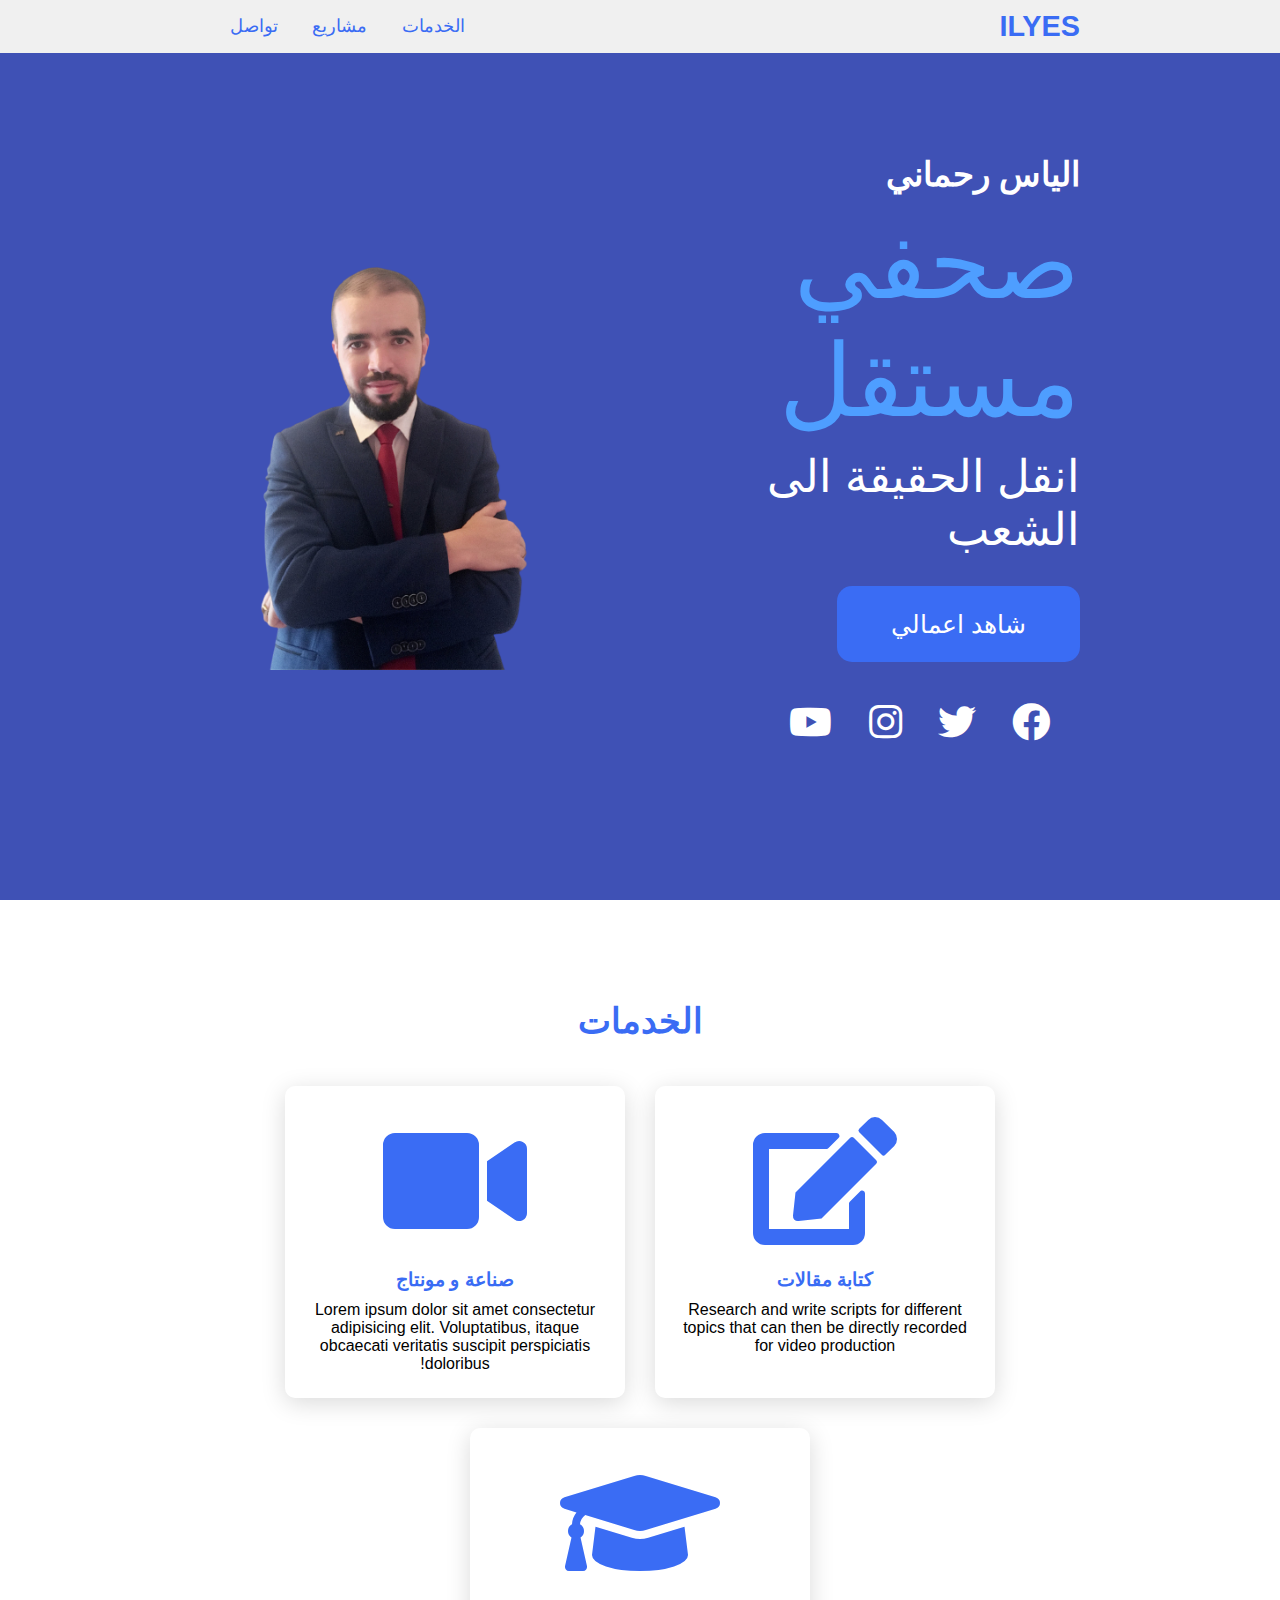
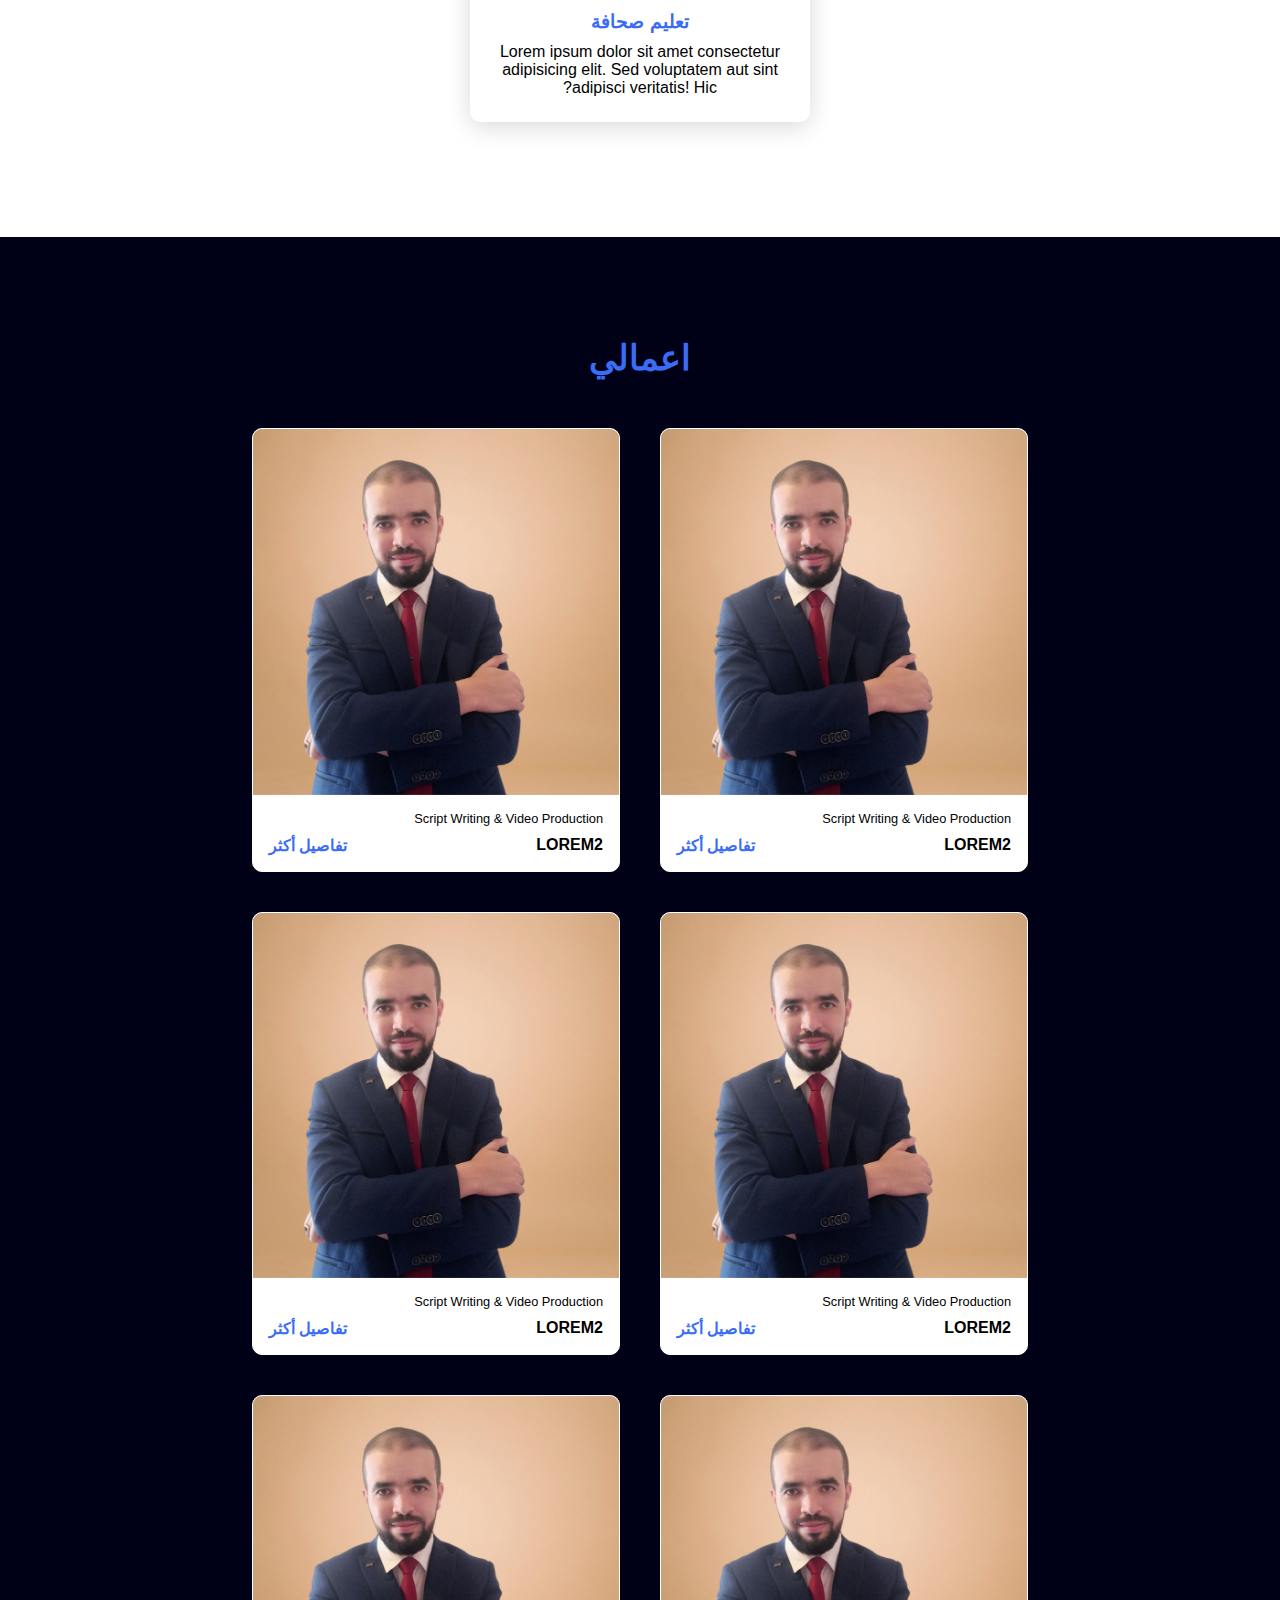
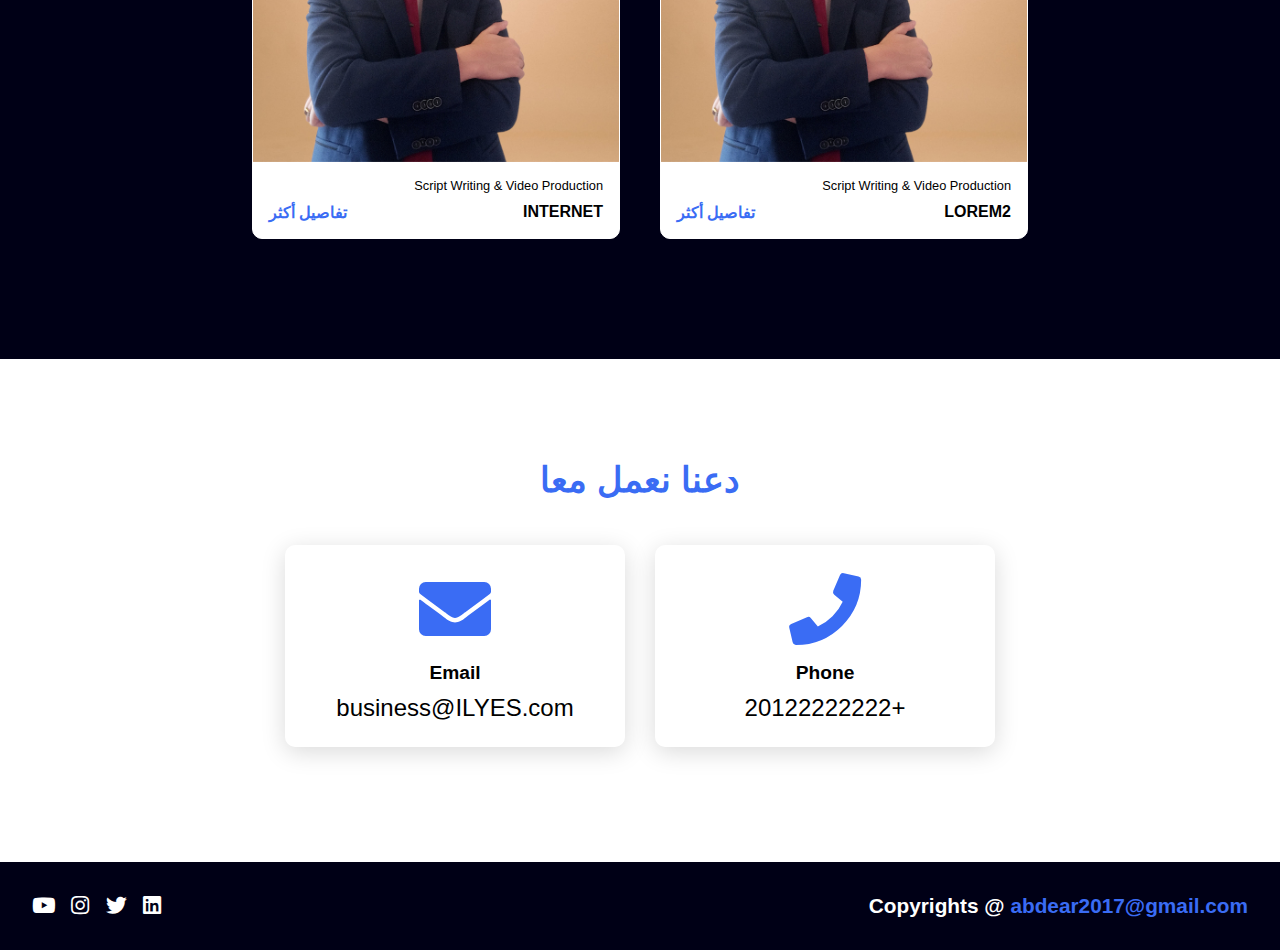
==== index.html @ a6dba312 "done 1" ====
<!DOCTYPE html><html lang="en"><head> <meta charset="UTF-8"> <meta http-equiv="X-UA-Compatible" content="IE=edge"> <meta name="viewport" content="width=device-width, initial-scale=1.0"> <link rel="stylesheet" href="https://cdnjs.cloudflare.com/ajax/libs/font-awesome/5.15.4/css/all.min.css"> <title>الياس رحماني</title><style>
*{-webkit-box-sizing:border-box;-moz-box-sizing:border-box;-o-box-sizing:border-box;-ms-box-sizing:border-box;box-sizing:border-box}.centring{display:flex;justify-content:center;align-items:center}.container{padding-right:15px;padding-left:15px;margin-right:auto;margin-left:auto;background-color:brown}@media (max-width:576px){body .container{padding-right:5px;padding-left:5px}.container{width:100%}}@media (min-width:577px){.container{width:540px}}@media (min-width:768px){.container{width:720px}}@media (min-width:992px){.container{width:960px}}@media (min-width:1200px){.container{width:1140px}}@media (min-width:1400px){.container{width:1320px}}@media (min-width:10px){.col-xs-1{width:8.3333333333%;float:left}}@media (min-width:10px){.col-xs-2{width:16.6666666667%;float:left}}@media (min-width:10px){.col-xs-3{width:25%;float:left}}@media (min-width:10px){.col-xs-4{width:33.3333333333%;float:left}}@media (min-width:10px){.col-xs-5{width:41.6666666667%;float:left}}@media (min-width:10px){.col-xs-6{width:50%;float:left}}@media (min-width:10px){.col-xs-7{width:58.3333333333%;float:left}}@media (min-width:10px){.col-xs-8{width:66.6666666667%;float:left}}@media (min-width:10px){.col-xs-9{width:75%;float:left}}@media (min-width:10px){.col-xs-10{width:83.3333333333%;float:left}}@media (min-width:10px){.col-xs-11{width:91.6666666667%;float:left}}@media (min-width:10px){.col-xs-12{width:100%;float:left}}@media (min-width:578px){.col-sm-1{width:8.3333333333%;float:left}}@media (min-width:578px){.col-sm-2{width:16.6666666667%;float:left}}@media (min-width:578px){.col-sm-3{width:25%;float:left}}@media (min-width:578px){.col-sm-4{width:33.3333333333%;float:left}}@media (min-width:578px){.col-sm-5{width:41.6666666667%;float:left}}@media (min-width:578px){.col-sm-6{width:50%;float:left}}@media (min-width:578px){.col-sm-7{width:58.3333333333%;float:left}}@media (min-width:578px){.col-sm-8{width:66.6666666667%;float:left}}@media (min-width:578px){.col-sm-9{width:75%;float:left}}@media (min-width:578px){.col-sm-10{width:83.3333333333%;float:left}}@media (min-width:578px){.col-sm-11{width:91.6666666667%;float:left}}@media (min-width:578px){.col-sm-12{width:100%;float:left}}@media (min-width:768px){.col-md-1{width:8.3333333333%;float:left}}@media (min-width:768px){.col-md-2{width:16.6666666667%;float:left}}@media (min-width:768px){.col-md-3{width:25%;float:left}}@media (min-width:768px){.col-md-4{width:33.3333333333%;float:left}}@media (min-width:768px){.col-md-5{width:41.6666666667%;float:left}}@media (min-width:768px){.col-md-6{width:50%;float:left}}@media (min-width:768px){.col-md-7{width:58.3333333333%;float:left}}@media (min-width:768px){.col-md-8{width:66.6666666667%;float:left}}@media (min-width:768px){.col-md-9{width:75%;float:left}}@media (min-width:768px){.col-md-10{width:83.3333333333%;float:left}}@media (min-width:768px){.col-md-11{width:91.6666666667%;float:left}}@media (min-width:768px){.col-md-12{width:100%;float:left}}@media (min-width:992px){.col-lg-1{width:8.3333333333%;float:left}}@media (min-width:992px){.col-lg-2{width:16.6666666667%;float:left}}@media (min-width:992px){.col-lg-3{width:25%;float:left}}@media (min-width:992px){.col-lg-4{width:33.3333333333%;float:left}}@media (min-width:992px){.col-lg-5{width:41.6666666667%;float:left}}@media (min-width:992px){.col-lg-6{width:50%;float:left}}@media (min-width:992px){.col-lg-7{width:58.3333333333%;float:left}}@media (min-width:992px){.col-lg-8{width:66.6666666667%;float:left}}@media (min-width:992px){.col-lg-9{width:75%;float:left}}@media (min-width:992px){.col-lg-10{width:83.3333333333%;float:left}}@media (min-width:992px){.col-lg-11{width:91.6666666667%;float:left}}@media (min-width:992px){.col-lg-12{width:100%;float:left}}@media (min-width:1200px){.col-xl-1{width:8.3333333333%;float:left}}@media (min-width:1200px){.col-xl-2{width:16.6666666667%;float:left}}@media (min-width:1200px){.col-xl-3{width:25%;float:left}}@media (min-width:1200px){.col-xl-4{width:33.3333333333%;float:left}}@media (min-width:1200px){.col-xl-5{width:41.6666666667%;float:left}}@media (min-width:1200px){.col-xl-6{width:50%;float:left}}@media (min-width:1200px){.col-xl-7{width:58.3333333333%;float:left}}@media (min-width:1200px){.col-xl-8{width:66.6666666667%;float:left}}@media (min-width:1200px){.col-xl-9{width:75%;float:left}}@media (min-width:1200px){.col-xl-10{width:83.3333333333%;float:left}}@media (min-width:1200px){.col-xl-11{width:91.6666666667%;float:left}}@media (min-width:1200px){.col-xl-12{width:100%;float:left}}@media (min-width:1400px){.col-xxl-1{width:8.3333333333%;float:left}}@media (min-width:1400px){.col-xxl-2{width:16.6666666667%;float:left}}@media (min-width:1400px){.col-xxl-3{width:25%;float:left}}@media (min-width:1400px){.col-xxl-4{width:33.3333333333%;float:left}}@media (min-width:1400px){.col-xxl-5{width:41.6666666667%;float:left}}@media (min-width:1400px){.col-xxl-6{width:50%;float:left}}@media (min-width:1400px){.col-xxl-7{width:58.3333333333%;float:left}}@media (min-width:1400px){.col-xxl-8{width:66.6666666667%;float:left}}@media (min-width:1400px){.col-xxl-9{width:75%;float:left}}@media (min-width:1400px){.col-xxl-10{width:83.3333333333%;float:left}}@media (min-width:1400px){.col-xxl-11{width:91.6666666667%;float:left}}@media (min-width:1400px){.col-xxl-12{width:100%;float:left}}.col-1{width:8.3333333333%;float:left}.col-2{width:16.6666666667%;float:left}.col-3{width:25%;float:left}.col-4{width:33.3333333333%;float:left}.col-5{width:41.6666666667%;float:left}.col-6{width:50%;float:left}.col-7{width:58.3333333333%;float:left}.col-8{width:66.6666666667%;float:left}.col-9{width:75%;float:left}.col-10{width:83.3333333333%;float:left}.col-11{width:91.6666666667%;float:left}.col-12{width:100%;float:left}@media (min-width:10px){.w-xs-1{width:8.3333333333%}}@media (min-width:10px){.w-xs-2{width:16.6666666667%}}@media (min-width:10px){.w-xs-3{width:25%}}@media (min-width:10px){.w-xs-4{width:33.3333333333%}}@media (min-width:10px){.w-xs-5{width:41.6666666667%}}@media (min-width:10px){.w-xs-6{width:50%}}@media (min-width:10px){.w-xs-7{width:58.3333333333%}}@media (min-width:10px){.w-xs-8{width:66.6666666667%}}@media (min-width:10px){.w-xs-9{width:75%}}@media (min-width:10px){.w-xs-10{width:83.3333333333%}}@media (min-width:10px){.w-xs-11{width:91.6666666667%}}@media (min-width:10px){.w-xs-12{width:100%}}@media (min-width:578px){.w-sm-1{width:8.3333333333%}}@media (min-width:578px){.w-sm-2{width:16.6666666667%}}@media (min-width:578px){.w-sm-3{width:25%}}@media (min-width:578px){.w-sm-4{width:33.3333333333%}}@media (min-width:578px){.w-sm-5{width:41.6666666667%}}@media (min-width:578px){.w-sm-6{width:50%}}@media (min-width:578px){.w-sm-7{width:58.3333333333%}}@media (min-width:578px){.w-sm-8{width:66.6666666667%}}@media (min-width:578px){.w-sm-9{width:75%}}@media (min-width:578px){.w-sm-10{width:83.3333333333%}}@media (min-width:578px){.w-sm-11{width:91.6666666667%}}@media (min-width:578px){.w-sm-12{width:100%}}@media (min-width:768px){.w-md-1{width:8.3333333333%}}@media (min-width:768px){.w-md-2{width:16.6666666667%}}@media (min-width:768px){.w-md-3{width:25%}}@media (min-width:768px){.w-md-4{width:33.3333333333%}}@media (min-width:768px){.w-md-5{width:41.6666666667%}}@media (min-width:768px){.w-md-6{width:50%}}@media (min-width:768px){.w-md-7{width:58.3333333333%}}@media (min-width:768px){.w-md-8{width:66.6666666667%}}@media (min-width:768px){.w-md-9{width:75%}}@media (min-width:768px){.w-md-10{width:83.3333333333%}}@media (min-width:768px){.w-md-11{width:91.6666666667%}}@media (min-width:768px){.w-md-12{width:100%}}@media (min-width:992px){.w-lg-1{width:8.3333333333%}}@media (min-width:992px){.w-lg-2{width:16.6666666667%}}@media (min-width:992px){.w-lg-3{width:25%}}@media (min-width:992px){.w-lg-4{width:33.3333333333%}}@media (min-width:992px){.w-lg-5{width:41.6666666667%}}@media (min-width:992px){.w-lg-6{width:50%}}@media (min-width:992px){.w-lg-7{width:58.3333333333%}}@media (min-width:992px){.w-lg-8{width:66.6666666667%}}@media (min-width:992px){.w-lg-9{width:75%}}@media (min-width:992px){.w-lg-10{width:83.3333333333%}}@media (min-width:992px){.w-lg-11{width:91.6666666667%}}@media (min-width:992px){.w-lg-12{width:100%}}@media (min-width:1200px){.w-xl-1{width:8.3333333333%}}@media (min-width:1200px){.w-xl-2{width:16.6666666667%}}@media (min-width:1200px){.w-xl-3{width:25%}}@media (min-width:1200px){.w-xl-4{width:33.3333333333%}}@media (min-width:1200px){.w-xl-5{width:41.6666666667%}}@media (min-width:1200px){.w-xl-6{width:50%}}@media (min-width:1200px){.w-xl-7{width:58.3333333333%}}@media (min-width:1200px){.w-xl-8{width:66.6666666667%}}@media (min-width:1200px){.w-xl-9{width:75%}}@media (min-width:1200px){.w-xl-10{width:83.3333333333%}}@media (min-width:1200px){.w-xl-11{width:91.6666666667%}}@media (min-width:1200px){.w-xl-12{width:100%}}@media (min-width:1400px){.w-xxl-1{width:8.3333333333%}}@media (min-width:1400px){.w-xxl-2{width:16.6666666667%}}@media (min-width:1400px){.w-xxl-3{width:25%}}@media (min-width:1400px){.w-xxl-4{width:33.3333333333%}}@media (min-width:1400px){.w-xxl-5{width:41.6666666667%}}@media (min-width:1400px){.w-xxl-6{width:50%}}@media (min-width:1400px){.w-xxl-7{width:58.3333333333%}}@media (min-width:1400px){.w-xxl-8{width:66.6666666667%}}@media (min-width:1400px){.w-xxl-9{width:75%}}@media (min-width:1400px){.w-xxl-10{width:83.3333333333%}}@media (min-width:1400px){.w-xxl-11{width:91.6666666667%}}@media (min-width:1400px){.w-xxl-12{width:100%}}.w-1{width:8.3333333333%}.w-2{width:16.6666666667%}.w-3{width:25%}.w-4{width:33.3333333333%}.w-5{width:41.6666666667%}.w-6{width:50%}.w-7{width:58.3333333333%}.w-8{width:66.6666666667%}.w-9{width:75%}.w-10{width:83.3333333333%}.w-11{width:91.6666666667%}.w-12{width:100%}@media (min-width:10px){.col-xs-offset-1{margin-left:8.3333333333%}}@media (min-width:10px){.col-xs-offset-2{margin-left:16.6666666667%}}@media (min-width:10px){.col-xs-offset-3{margin-left:25%}}
@media (min-width:10px){.col-xs-offset-4{margin-left:33.3333333333%}}@media (min-width:10px){.col-xs-offset-5{margin-left:41.6666666667%}}@media (min-width:10px){.col-xs-offset-6{margin-left:50%}}@media (min-width:10px){.col-xs-offset-7{margin-left:58.3333333333%}}@media (min-width:10px){.col-xs-offset-8{margin-left:66.6666666667%}}@media (min-width:10px){.col-xs-offset-9{margin-left:75%}}@media (min-width:10px){.col-xs-offset-10{margin-left:83.3333333333%}}@media (min-width:10px){.col-xs-offset-11{margin-left:91.6666666667%}}@media (min-width:10px){.col-xs-offset-12{margin-left:100%}}@media (min-width:578px){.col-sm-offset-1{margin-left:8.3333333333%}}@media (min-width:578px){.col-sm-offset-2{margin-left:16.6666666667%}}@media (min-width:578px){.col-sm-offset-3{margin-left:25%}}@media (min-width:578px){.col-sm-offset-4{margin-left:33.3333333333%}}@media (min-width:578px){.col-sm-offset-5{margin-left:41.6666666667%}}@media (min-width:578px){.col-sm-offset-6{margin-left:50%}}@media (min-width:578px){.col-sm-offset-7{margin-left:58.3333333333%}}@media (min-width:578px){.col-sm-offset-8{margin-left:66.6666666667%}}@media (min-width:578px){.col-sm-offset-9{margin-left:75%}}@media (min-width:578px){.col-sm-offset-10{margin-left:83.3333333333%}}@media (min-width:578px){.col-sm-offset-11{margin-left:91.6666666667%}}@media (min-width:578px){.col-sm-offset-12{margin-left:100%}}@media (min-width:768px){.col-md-offset-1{margin-left:8.3333333333%}}@media (min-width:768px){.col-md-offset-2{margin-left:16.6666666667%}}@media (min-width:768px){.col-md-offset-3{margin-left:25%}}@media (min-width:768px){.col-md-offset-4{margin-left:33.3333333333%}}@media (min-width:768px){.col-md-offset-5{margin-left:41.6666666667%}}@media (min-width:768px){.col-md-offset-6{margin-left:50%}}@media (min-width:768px){.col-md-offset-7{margin-left:58.3333333333%}}@media (min-width:768px){.col-md-offset-8{margin-left:66.6666666667%}}@media (min-width:768px){.col-md-offset-9{margin-left:75%}}@media (min-width:768px){.col-md-offset-10{margin-left:83.3333333333%}}@media (min-width:768px){.col-md-offset-11{margin-left:91.6666666667%}}@media (min-width:768px){.col-md-offset-12{margin-left:100%}}@media (min-width:992px){.col-lg-offset-1{margin-left:8.3333333333%}}@media (min-width:992px){.col-lg-offset-2{margin-left:16.6666666667%}}@media (min-width:992px){.col-lg-offset-3{margin-left:25%}}@media (min-width:992px){.col-lg-offset-4{margin-left:33.3333333333%}}@media (min-width:992px){.col-lg-offset-5{margin-left:41.6666666667%}}@media (min-width:992px){.col-lg-offset-6{margin-left:50%}}@media (min-width:992px){.col-lg-offset-7{margin-left:58.3333333333%}}@media (min-width:992px){.col-lg-offset-8{margin-left:66.6666666667%}}@media (min-width:992px){.col-lg-offset-9{margin-left:75%}}@media (min-width:992px){.col-lg-offset-10{margin-left:83.3333333333%}}@media (min-width:992px){.col-lg-offset-11{margin-left:91.6666666667%}}@media (min-width:992px){.col-lg-offset-12{margin-left:100%}}@media (min-width:1200px){.col-xl-offset-1{margin-left:8.3333333333%}}@media (min-width:1200px){.col-xl-offset-2{margin-left:16.6666666667%}}@media (min-width:1200px){.col-xl-offset-3{margin-left:25%}}@media (min-width:1200px){.col-xl-offset-4{margin-left:33.3333333333%}}@media (min-width:1200px){.col-xl-offset-5{margin-left:41.6666666667%}}@media (min-width:1200px){.col-xl-offset-6{margin-left:50%}}@media (min-width:1200px){.col-xl-offset-7{margin-left:58.3333333333%}}@media (min-width:1200px){.col-xl-offset-8{margin-left:66.6666666667%}}@media (min-width:1200px){.col-xl-offset-9{margin-left:75%}}@media (min-width:1200px){.col-xl-offset-10{margin-left:83.3333333333%}}@media (min-width:1200px){.col-xl-offset-11{margin-left:91.6666666667%}}@media (min-width:1200px){.col-xl-offset-12{margin-left:100%}}@media (min-width:1400px){.col-xxl-offset-1{margin-left:8.3333333333%}}@media (min-width:1400px){.col-xxl-offset-2{margin-left:16.6666666667%}}@media (min-width:1400px){.col-xxl-offset-3{margin-left:25%}}@media (min-width:1400px){.col-xxl-offset-4{margin-left:33.3333333333%}}@media (min-width:1400px){.col-xxl-offset-5{margin-left:41.6666666667%}}@media (min-width:1400px){.col-xxl-offset-6{margin-left:50%}}@media (min-width:1400px){.col-xxl-offset-7{margin-left:58.3333333333%}}@media (min-width:1400px){.col-xxl-offset-8{margin-left:66.6666666667%}}@media (min-width:1400px){.col-xxl-offset-9{margin-left:75%}}@media (min-width:1400px){.col-xxl-offset-10{margin-left:83.3333333333%}}@media (min-width:1400px){.col-xxl-offset-11{margin-left:91.6666666667%}}@media (min-width:1400px){.col-xxl-offset-12{margin-left:100%}}.visebel-xs{display:none}@media (min-width:10px){.visebel-xs{display:block}}.visebel-xs{display:none}@media (min-width:10px){.visebel-xs{display:block}}.visebel-xs{display:none}@media (min-width:10px){.visebel-xs{display:block}}.visebel-xs{display:none}@media (min-width:10px){.visebel-xs{display:block}}.visebel-xs{display:none}@media (min-width:10px){.visebel-xs{display:block}}.visebel-xs{display:none}@media (min-width:10px){.visebel-xs{display:block}}.visebel-xs{display:none}@media (min-width:10px){.visebel-xs{display:block}}.visebel-xs{display:none}@media (min-width:10px){.visebel-xs{display:block}}.visebel-xs{display:none}@media (min-width:10px){.visebel-xs{display:block}}.visebel-xs{display:none}@media (min-width:10px){.visebel-xs{display:block}}.visebel-xs{display:none}@media (min-width:10px){.visebel-xs{display:block}}.visebel-xs{display:none}@media (min-width:10px){.visebel-xs{display:block}}.visebel-sm{display:none}@media (min-width:578px){.visebel-sm{display:block}}.visebel-sm{display:none}@media (min-width:578px){.visebel-sm{display:block}}.visebel-sm{display:none}@media (min-width:578px){.visebel-sm{display:block}}.visebel-sm{display:none}@media (min-width:578px){.visebel-sm{display:block}}.visebel-sm{display:none}@media (min-width:578px){.visebel-sm{display:block}}.visebel-sm{display:none}@media (min-width:578px){.visebel-sm{display:block}}.visebel-sm{display:none}@media (min-width:578px){.visebel-sm{display:block}}.visebel-sm{display:none}@media (min-width:578px){.visebel-sm{display:block}}.visebel-sm{display:none}@media (min-width:578px){.visebel-sm{display:block}}.visebel-sm{display:none}@media (min-width:578px){.visebel-sm{display:block}}.visebel-sm{display:none}@media (min-width:578px){.visebel-sm{display:block}}.visebel-sm{display:none}@media (min-width:578px){.visebel-sm{display:block}}.visebel-md{display:none}@media (min-width:768px){.visebel-md{display:block}}.visebel-md{display:none}@media (min-width:768px){.visebel-md{display:block}}.visebel-md{display:none}@media (min-width:768px){.visebel-md{display:block}}.visebel-md{display:none}@media (min-width:768px){.visebel-md{display:block}}.visebel-md{display:none}@media (min-width:768px){.visebel-md{display:block}}.visebel-md{display:none}@media (min-width:768px){.visebel-md{display:block}}.visebel-md{display:none}@media (min-width:768px){.visebel-md{display:block}}.visebel-md{display:none}@media (min-width:768px){.visebel-md{display:block}}.visebel-md{display:none}@media (min-width:768px){.visebel-md{display:block}}.visebel-md{display:none}@media (min-width:768px){.visebel-md{display:block}}.visebel-md{display:none}@media (min-width:768px){.visebel-md{display:block}}.visebel-md{display:none}@media (min-width:768px){.visebel-md{display:block}}.visebel-lg{display:none}@media (min-width:992px){.visebel-lg{display:block}}.visebel-lg{display:none}@media (min-width:992px){.visebel-lg{display:block}}.visebel-lg{display:none}@media (min-width:992px){.visebel-lg{display:block}}.visebel-lg{display:none}@media (min-width:992px){.visebel-lg{display:block}}.visebel-lg{display:none}@media (min-width:992px){.visebel-lg{display:block}}.visebel-lg{display:none}@media (min-width:992px){.visebel-lg{display:block}}.visebel-lg{display:none}@media (min-width:992px){.visebel-lg{display:block}}.visebel-lg{display:none}@media (min-width:992px){.visebel-lg{display:block}}.visebel-lg{display:none}@media (min-width:992px){.visebel-lg{display:block}}.visebel-lg{display:none}@media (min-width:992px){.visebel-lg{display:block}}.visebel-lg{display:none}@media (min-width:992px){.visebel-lg{display:block}}.visebel-lg{display:none}@media (min-width:992px){.visebel-lg{display:block}}.visebel-xl{display:none}@media (min-width:1200px){.visebel-xl{display:block}}.visebel-xl{display:none}@media (min-width:1200px){.visebel-xl{display:block}}.visebel-xl{display:none}@media (min-width:1200px){.visebel-xl{display:block}}.visebel-xl{display:none}@media (min-width:1200px){.visebel-xl{display:block}}.visebel-xl{display:none}@media (min-width:1200px){.visebel-xl{display:block}}.visebel-xl{display:none}@media (min-width:1200px){.visebel-xl{display:block}}.visebel-xl{display:none}@media (min-width:1200px){.visebel-xl{display:block}}.visebel-xl{display:none}@media (min-width:1200px){.visebel-xl{display:block}}.visebel-xl{display:none}@media (min-width:1200px){.visebel-xl{display:block}}.visebel-xl{display:none}@media (min-width:1200px){.visebel-xl{display:block}}.visebel-xl{display:none}@media (min-width:1200px){.visebel-xl{display:block}}.visebel-xl{display:none}@media (min-width:1200px){.visebel-xl{display:block}}.visebel-xxl{display:none}@media (min-width:1400px){.visebel-xxl{display:block}}.visebel-xxl{display:none}@media (min-width:1400px){.visebel-xxl{display:block}}.visebel-xxl{display:none}@media (min-width:1400px){.visebel-xxl{display:block}}.visebel-xxl{display:none}@media (min-width:1400px){.visebel-xxl{display:block}}.visebel-xxl{display:none}@media (min-width:1400px){.visebel-xxl{display:block}}.visebel-xxl{display:none}@media (min-width:1400px){.visebel-xxl{display:block}}.visebel-xxl{display:none}@media (min-width:1400px){.visebel-xxl{display:block}}.visebel-xxl{display:none}@media (min-width:1400px){.visebel-xxl{display:block}}.visebel-xxl{display:none}@media (min-width:1400px){.visebel-xxl{display:block}}.visebel-xxl{display:none}
@media (min-width:1400px){.visebel-xxl{display:block}}.visebel-xxl{display:none}@media (min-width:1400px){.visebel-xxl{display:block}}.visebel-xxl{display:none}@media (min-width:1400px){.visebel-xxl{display:block}}@media (min-width:10px){.col-xs-0{position:static}}@media (min-width:10px){.col-xs-puch-1{position:relative;left:8.3333333333%}}@media (min-width:10px){.col-xs-puch-2{position:relative;left:16.6666666667%}}@media (min-width:10px){.col-xs-puch-3{position:relative;left:25%}}@media (min-width:10px){.col-xs-puch-4{position:relative;left:33.3333333333%}}@media (min-width:10px){.col-xs-puch-5{position:relative;left:41.6666666667%}}@media (min-width:10px){.col-xs-puch-6{position:relative;left:50%}}@media (min-width:10px){.col-xs-puch-7{position:relative;left:58.3333333333%}}@media (min-width:10px){.col-xs-puch-8{position:relative;left:66.6666666667%}}@media (min-width:10px){.col-xs-puch-9{position:relative;left:75%}}@media (min-width:10px){.col-xs-puch-10{position:relative;left:83.3333333333%}}@media (min-width:10px){.col-xs-puch-11{position:relative;left:91.6666666667%}}@media (min-width:10px){.col-xs-puch-12{position:relative;left:100%}}@media (min-width:578px){.col-sm-0{position:static}}@media (min-width:578px){.col-sm-puch-1{position:relative;left:8.3333333333%}}@media (min-width:578px){.col-sm-puch-2{position:relative;left:16.6666666667%}}@media (min-width:578px){.col-sm-puch-3{position:relative;left:25%}}@media (min-width:578px){.col-sm-puch-4{position:relative;left:33.3333333333%}}@media (min-width:578px){.col-sm-puch-5{position:relative;left:41.6666666667%}}@media (min-width:578px){.col-sm-puch-6{position:relative;left:50%}}@media (min-width:578px){.col-sm-puch-7{position:relative;left:58.3333333333%}}@media (min-width:578px){.col-sm-puch-8{position:relative;left:66.6666666667%}}@media (min-width:578px){.col-sm-puch-9{position:relative;left:75%}}@media (min-width:578px){.col-sm-puch-10{position:relative;left:83.3333333333%}}@media (min-width:578px){.col-sm-puch-11{position:relative;left:91.6666666667%}}@media (min-width:578px){.col-sm-puch-12{position:relative;left:100%}}@media (min-width:768px){.col-md-0{position:static}}@media (min-width:768px){.col-md-puch-1{position:relative;left:8.3333333333%}}@media (min-width:768px){.col-md-puch-2{position:relative;left:16.6666666667%}}@media (min-width:768px){.col-md-puch-3{position:relative;left:25%}}@media (min-width:768px){.col-md-puch-4{position:relative;left:33.3333333333%}}@media (min-width:768px){.col-md-puch-5{position:relative;left:41.6666666667%}}@media (min-width:768px){.col-md-puch-6{position:relative;left:50%}}@media (min-width:768px){.col-md-puch-7{position:relative;left:58.3333333333%}}@media (min-width:768px){.col-md-puch-8{position:relative;left:66.6666666667%}}@media (min-width:768px){.col-md-puch-9{position:relative;left:75%}}@media (min-width:768px){.col-md-puch-10{position:relative;left:83.3333333333%}}@media (min-width:768px){.col-md-puch-11{position:relative;left:91.6666666667%}}@media (min-width:768px){.col-md-puch-12{position:relative;left:100%}}@media (min-width:992px){.col-lg-0{position:static}}@media (min-width:992px){.col-lg-puch-1{position:relative;left:8.3333333333%}}@media (min-width:992px){.col-lg-puch-2{position:relative;left:16.6666666667%}}@media (min-width:992px){.col-lg-puch-3{position:relative;left:25%}}@media (min-width:992px){.col-lg-puch-4{position:relative;left:33.3333333333%}}@media (min-width:992px){.col-lg-puch-5{position:relative;left:41.6666666667%}}@media (min-width:992px){.col-lg-puch-6{position:relative;left:50%}}@media (min-width:992px){.col-lg-puch-7{position:relative;left:58.3333333333%}}@media (min-width:992px){.col-lg-puch-8{position:relative;left:66.6666666667%}}@media (min-width:992px){.col-lg-puch-9{position:relative;left:75%}}@media (min-width:992px){.col-lg-puch-10{position:relative;left:83.3333333333%}}@media (min-width:992px){.col-lg-puch-11{position:relative;left:91.6666666667%}}@media (min-width:992px){.col-lg-puch-12{position:relative;left:100%}}@media (min-width:1200px){.col-xl-0{position:static}}@media (min-width:1200px){.col-xl-puch-1{position:relative;left:8.3333333333%}}@media (min-width:1200px){.col-xl-puch-2{position:relative;left:16.6666666667%}}@media (min-width:1200px){.col-xl-puch-3{position:relative;left:25%}}@media (min-width:1200px){.col-xl-puch-4{position:relative;left:33.3333333333%}}@media (min-width:1200px){.col-xl-puch-5{position:relative;left:41.6666666667%}}@media (min-width:1200px){.col-xl-puch-6{position:relative;left:50%}}@media (min-width:1200px){.col-xl-puch-7{position:relative;left:58.3333333333%}}@media (min-width:1200px){.col-xl-puch-8{position:relative;left:66.6666666667%}}@media (min-width:1200px){.col-xl-puch-9{position:relative;left:75%}}@media (min-width:1200px){.col-xl-puch-10{position:relative;left:83.3333333333%}}@media (min-width:1200px){.col-xl-puch-11{position:relative;left:91.6666666667%}}@media (min-width:1200px){.col-xl-puch-12{position:relative;left:100%}}@media (min-width:1400px){.col-xxl-0{position:static}}@media (min-width:1400px){.col-xxl-puch-1{position:relative;left:8.3333333333%}}@media (min-width:1400px){.col-xxl-puch-2{position:relative;left:16.6666666667%}}@media (min-width:1400px){.col-xxl-puch-3{position:relative;left:25%}}@media (min-width:1400px){.col-xxl-puch-4{position:relative;left:33.3333333333%}}@media (min-width:1400px){.col-xxl-puch-5{position:relative;left:41.6666666667%}}@media (min-width:1400px){.col-xxl-puch-6{position:relative;left:50%}}@media (min-width:1400px){.col-xxl-puch-7{position:relative;left:58.3333333333%}}@media (min-width:1400px){.col-xxl-puch-8{position:relative;left:66.6666666667%}}@media (min-width:1400px){.col-xxl-puch-9{position:relative;left:75%}}@media (min-width:1400px){.col-xxl-puch-10{position:relative;left:83.3333333333%}}@media (min-width:1400px){.col-xxl-puch-11{position:relative;left:91.6666666667%}}@media (min-width:1400px){.col-xxl-puch-12{position:relative;left:100%}}@media (min-width:10px){.col-xs-0{position:static}}@media (min-width:10px){.col-xs-pull-1{position:relative;left:-8.3333333333%}}@media (min-width:10px){.col-xs-pull-2{position:relative;left:-16.6666666667%}}@media (min-width:10px){.col-xs-pull-3{position:relative;left:-25%}}@media (min-width:10px){.col-xs-pull-4{position:relative;left:-33.3333333333%}}@media (min-width:10px){.col-xs-pull-5{position:relative;left:-41.6666666667%}}@media (min-width:10px){.col-xs-pull-6{position:relative;left:-50%}}@media (min-width:10px){.col-xs-pull-7{position:relative;left:-58.3333333333%}}@media (min-width:10px){.col-xs-pull-8{position:relative;left:-66.6666666667%}}@media (min-width:10px){.col-xs-pull-9{position:relative;left:-75%}}@media (min-width:10px){.col-xs-pull-10{position:relative;left:-83.3333333333%}}@media (min-width:10px){.col-xs-pull-11{position:relative;left:-91.6666666667%}}@media (min-width:10px){.col-xs-pull-12{position:relative;left:-100%}}@media (min-width:578px){.col-sm-0{position:static}}@media (min-width:578px){.col-sm-pull-1{position:relative;left:-8.3333333333%}}@media (min-width:578px){.col-sm-pull-2{position:relative;left:-16.6666666667%}}@media (min-width:578px){.col-sm-pull-3{position:relative;left:-25%}}@media (min-width:578px){.col-sm-pull-4{position:relative;left:-33.3333333333%}}@media (min-width:578px){.col-sm-pull-5{position:relative;left:-41.6666666667%}}@media (min-width:578px){.col-sm-pull-6{position:relative;left:-50%}}@media (min-width:578px){.col-sm-pull-7{position:relative;left:-58.3333333333%}}@media (min-width:578px){.col-sm-pull-8{position:relative;left:-66.6666666667%}}@media (min-width:578px){.col-sm-pull-9{position:relative;left:-75%}}@media (min-width:578px){.col-sm-pull-10{position:relative;left:-83.3333333333%}}@media (min-width:578px){.col-sm-pull-11{position:relative;left:-91.6666666667%}}@media (min-width:578px){.col-sm-pull-12{position:relative;left:-100%}}@media (min-width:768px){.col-md-0{position:static}}@media (min-width:768px){.col-md-pull-1{position:relative;left:-8.3333333333%}}@media (min-width:768px){.col-md-pull-2{position:relative;left:-16.6666666667%}}@media (min-width:768px){.col-md-pull-3{position:relative;left:-25%}}@media (min-width:768px){.col-md-pull-4{position:relative;left:-33.3333333333%}}@media (min-width:768px){.col-md-pull-5{position:relative;left:-41.6666666667%}}@media (min-width:768px){.col-md-pull-6{position:relative;left:-50%}}@media (min-width:768px){.col-md-pull-7{position:relative;left:-58.3333333333%}}@media (min-width:768px){.col-md-pull-8{position:relative;left:-66.6666666667%}}@media (min-width:768px){.col-md-pull-9{position:relative;left:-75%}}@media (min-width:768px){.col-md-pull-10{position:relative;left:-83.3333333333%}}@media (min-width:768px){.col-md-pull-11{position:relative;left:-91.6666666667%}}@media (min-width:768px){.col-md-pull-12{position:relative;left:-100%}}@media (min-width:992px){.col-lg-0{position:static}}@media (min-width:992px){.col-lg-pull-1{position:relative;left:-8.3333333333%}}@media (min-width:992px){.col-lg-pull-2{position:relative;left:-16.6666666667%}}@media (min-width:992px){.col-lg-pull-3{position:relative;left:-25%}}@media (min-width:992px){.col-lg-pull-4{position:relative;left:-33.3333333333%}}@media (min-width:992px){.col-lg-pull-5{position:relative;left:-41.6666666667%}}@media (min-width:992px){.col-lg-pull-6{position:relative;left:-50%}}@media (min-width:992px){.col-lg-pull-7{position:relative;left:-58.3333333333%}}@media (min-width:992px){.col-lg-pull-8{position:relative;left:-66.6666666667%}}@media (min-width:992px){.col-lg-pull-9{position:relative;left:-75%}}@media (min-width:992px){.col-lg-pull-10{position:relative;left:-83.3333333333%}}@media (min-width:992px){.col-lg-pull-11{position:relative;left:-91.6666666667%}}@media (min-width:992px){.col-lg-pull-12{position:relative;left:-100%}}@media (min-width:1200px){.col-xl-0{position:static}}
@media (min-width:1200px){.col-xl-pull-1{position:relative;left:-8.3333333333%}}@media (min-width:1200px){.col-xl-pull-2{position:relative;left:-16.6666666667%}}@media (min-width:1200px){.col-xl-pull-3{position:relative;left:-25%}}@media (min-width:1200px){.col-xl-pull-4{position:relative;left:-33.3333333333%}}@media (min-width:1200px){.col-xl-pull-5{position:relative;left:-41.6666666667%}}@media (min-width:1200px){.col-xl-pull-6{position:relative;left:-50%}}@media (min-width:1200px){.col-xl-pull-7{position:relative;left:-58.3333333333%}}@media (min-width:1200px){.col-xl-pull-8{position:relative;left:-66.6666666667%}}@media (min-width:1200px){.col-xl-pull-9{position:relative;left:-75%}}@media (min-width:1200px){.col-xl-pull-10{position:relative;left:-83.3333333333%}}@media (min-width:1200px){.col-xl-pull-11{position:relative;left:-91.6666666667%}}@media (min-width:1200px){.col-xl-pull-12{position:relative;left:-100%}}@media (min-width:1400px){.col-xxl-0{position:static}}@media (min-width:1400px){.col-xxl-pull-1{position:relative;left:-8.3333333333%}}@media (min-width:1400px){.col-xxl-pull-2{position:relative;left:-16.6666666667%}}@media (min-width:1400px){.col-xxl-pull-3{position:relative;left:-25%}}@media (min-width:1400px){.col-xxl-pull-4{position:relative;left:-33.3333333333%}}@media (min-width:1400px){.col-xxl-pull-5{position:relative;left:-41.6666666667%}}@media (min-width:1400px){.col-xxl-pull-6{position:relative;left:-50%}}@media (min-width:1400px){.col-xxl-pull-7{position:relative;left:-58.3333333333%}}@media (min-width:1400px){.col-xxl-pull-8{position:relative;left:-66.6666666667%}}@media (min-width:1400px){.col-xxl-pull-9{position:relative;left:-75%}}@media (min-width:1400px){.col-xxl-pull-10{position:relative;left:-83.3333333333%}}@media (min-width:1400px){.col-xxl-pull-11{position:relative;left:-91.6666666667%}}@media (min-width:1400px){.col-xxl-pull-12{position:relative;left:-100%}}img{display:block;width:100%;height:100%}.center-block{margin-left:auto;margin-right:auto}*{font-family:Poppins,sans-serif;margin:0;padding:0;box-sizing:border-box;scroll-behavior:smooth;direction:rtl}header{background-color:#f0f0f0;width:100%;position:fixed;z-index:999;display:flex;justify-content:space-between;align-items:center;padding:10px 200px}.logo{text-decoration:none;color:#3a6cf4;text-transform:uppercase;font-weight:700;font-size:1.8em}.navigation a{color:#3a6cf4;text-decoration:none;font-size:1.1em;font-weight:500;padding-left:30px}.navigation a:hover{color:#601cfc}section{padding:100px 200px}.main{height:100vh;display:flex;align-items:center;background-size:cover;background-position:center;background-attachment:fixed;overflow:hidden;background-color:#3f51b5}.img0{display:block}.main{color:#fff;font-size:1.4em;font-weight:250}.main h2 span{display:inline-block;margin-top:10px;color:#4e9eff;font-size:3em;font-weight:300}.main h3{color:#fff;font-size:2em;font-weight:350;letter-spacing:1px;margin-top:10px;margin-bottom:30px}.main-btn{color:#fff;background-color:#3a6cf4;text-decoration:none;font-size:1.1em;font-weight:300;display:inline-block;padding:.9375em 2.1875em;letter-spacing:1px;border-radius:15px;margin-bottom:40px;transition:.7s ease}.main-btn:hover{background-color:#0a49f6;transform:scale(1.1)}.social-icons a{color:#fff;font-size:1.7em;padding-right:30px}.title{display:flex;justify-content:center;color:#3a6cf4;font-size:2.2em;font-weight:800;margin-bottom:30px}.content{display:flex;justify-content:center;flex-direction:row;flex-wrap:wrap}.card{background-color:#fff;width:21.25em;box-shadow:0 5px 25px rgba(1 1 1 / 15%);border-radius:10px;padding:25px;margin:15px;transition:.7s ease}.card:hover{transform:scale(1.1)}.card .icon{color:#3a6cf4;font-size:8em;text-align:center}.info{text-align:center}.info h3{color:#3a6cf4;font-size:1.2em;font-weight:700;margin:10px}.projects{background-color:#000016}.projects .content{margin-top:30px}.project-card{background-color:#fff;border:1px solid #fff;min-height:14em;width:23em;overflow:hidden;border-radius:10px;margin:20px;transition:.7s ease}.project-card:hover{transform:scale(1.1)}.project-card:hover .project-image{opacity:.9}.project-image img{width:100%}.project-info{padding:1em}.project-category{font-size:.8em;color:#000}.project-title{display:flex;justify-content:space-between;text-transform:uppercase;font-weight:800;margin-top:10px}.more-details{text-decoration:none;color:#3a6cf4}.more-details:hover{color:#601cfc}.contact .icon{font-size:4.5em}.contact .info h3{color:#000}.contact .info p{font-size:1.5em}.footer{background-color:#000016;color:#fff;padding:2em;display:flex;justify-content:space-between}.footer-title{font-size:1.3em;font-weight:600}.footer-title span{color:#3a6cf4}.footer .social-icons a{font-size:1.3em;padding:0 12px 0 0}@media (max-width:1023px){header{padding:12px 20px}.navigation a{padding-left:10px}.title{font-size:1.8em}section{padding:80px 20px}.main-content h2{font-size:1em}.main-content h3{font-size:1.6em}.content{flex-direction:column;align-items:center}}@media (max-width:641px){body{font-size:12px}.main-content h2{font-size:.8em}.main-content h3{font-size:1.4em}}@media (max-width:300px){body{font-size:10px}}
</style></head><body> <header> <a href="#" class="logo">ILYES</a> <nav class="navigation"> <a href="#services">الخدمات</a> <a href="#projects">مشاريع</a> <a href="#contact">تواصل</a> </nav> </header> <section class="main"> <div class="col-6 s-1"> <h2>الياس رحماني <br><span> صحفي مستقل</span></h2> <h3> انقل الحقيقة الى الشعب</h3> <a href="#projects" class="main-btn">شاهد اعمالي</a> <div class="social-icons"> <a href="https://www.facebook.com/ilyasroh/photos"><i class="fab fa-facebook"></i></a> <a href="#"><i class="fab fa-twitter"></i></a> <a href="#"><i class="fab fa-instagram"></i></a> <a href="#"><i class="fab fa-youtube"></i></a> </div></div><div class="col-6"><img src="images/ILYES-removebg-preview.png" alt=""></div></section> <section class="cards" id="services"> <h2 class="title">الخدمات</h2> <div class="content"> <div class="card"> <div class="icon"> <i class="fas fa-edit"></i> </div><div class="info"> <h3>كتابة مقالات</h3> <p>Research and write scripts for different topics that can then be directly recorded for video production</p></div></div><div class="card"> <div class="icon"> <i class="fas fa-video"></i> </div><div class="info"> <h3>صناعة و مونتاج</h3> <p>Lorem ipsum dolor sit amet consectetur adipisicing elit. Voluptatibus, itaque obcaecati veritatis suscipit perspiciatis doloribus!</p></div></div><div class="card"> <div class="icon"> <i class="fas fa-graduation-cap"></i> </div><div class="info"> <h3>تعليم صحافة</h3> <p>Lorem ipsum dolor sit amet consectetur adipisicing elit. Sed voluptatem aut sint adipisci veritatis! Hic?</p></div></div></div></section> <section class="projects" id="projects"> <h2 class="title">اعمالي</h2> <div class="content"> <div class="project-card"> <div class="project-image"> <img src="images/ss.jpg"/> </div><div class="project-info"> <p class="project-category">Script Writing & Video Production</p><strong class="project-title"> <span>lorem2</span> <a href="#" class="more-details">تفاصيل أكثر</a> </strong> </div></div><div class="project-card"> <div class="project-image"> <img src="images/ss.jpg"/> </div><div class="project-info"> <p class="project-category">Script Writing & Video Production</p><strong class="project-title"> <span>lorem2</span> <a href="#" class="more-details">تفاصيل أكثر</a> </strong> </div></div><div class="project-card"> <div class="project-image"> <img src="images/ss.jpg"/> </div><div class="project-info"> <p class="project-category">Script Writing & Video Production</p><strong class="project-title"> <span>lorem2</span> <a href="#" class="more-details">تفاصيل أكثر</a> </strong> </div></div><div class="project-card"> <div class="project-image"> <img src="images/ss.jpg"/> </div><div class="project-info"> <p class="project-category">Script Writing & Video Production</p><strong class="project-title"> <span>lorem2</span> <a href="#" class="more-details">تفاصيل أكثر</a> </strong> </div></div><div class="project-card"> <div class="project-image"> <img src="images/ss.jpg"/> </div><div class="project-info"> <p class="project-category">Script Writing & Video Production</p><strong class="project-title"> <span>lorem2</span> <a href="#" class="more-details">تفاصيل أكثر</a> </strong> </div></div><div class="project-card"> <div class="project-image"> <img src="images/ss.jpg"/> </div><div class="project-info"> <p class="project-category">Script Writing & Video Production</p><strong class="project-title"> <span>Internet</span> <a href="#" class="more-details">تفاصيل أكثر</a> </strong> </div></div></div></section> <section class="cards contact" id="contact"> <h2 class="title">دعنا نعمل معا</h2> <div class="content"> <div class="card"> <div class="icon"> <i class="fas fa-phone"></i> </div><div class="info"> <h3>Phone</h3> <p>+20122222222</p></div></div><div class="card"> <div class="icon"> <i class="fas fa-envelope"></i> </div><div class="info"> <h3>Email</h3> <p>business@ILYES.com</p></div></div></div></section> <footer class="footer"> <p class="footer-title">Copyrights @ <span>abdear2017@gmail.com</span></p><div class="social-icons"> <a href="#"><i class="fab fa-linkedin"></i></a> <a href="#"><i class="fab fa-twitter"></i></a> <a href="#"><i class="fab fa-instagram"></i></a> <a href="#"><i class="fab fa-youtube"></i></a> </div></footer></body></html>
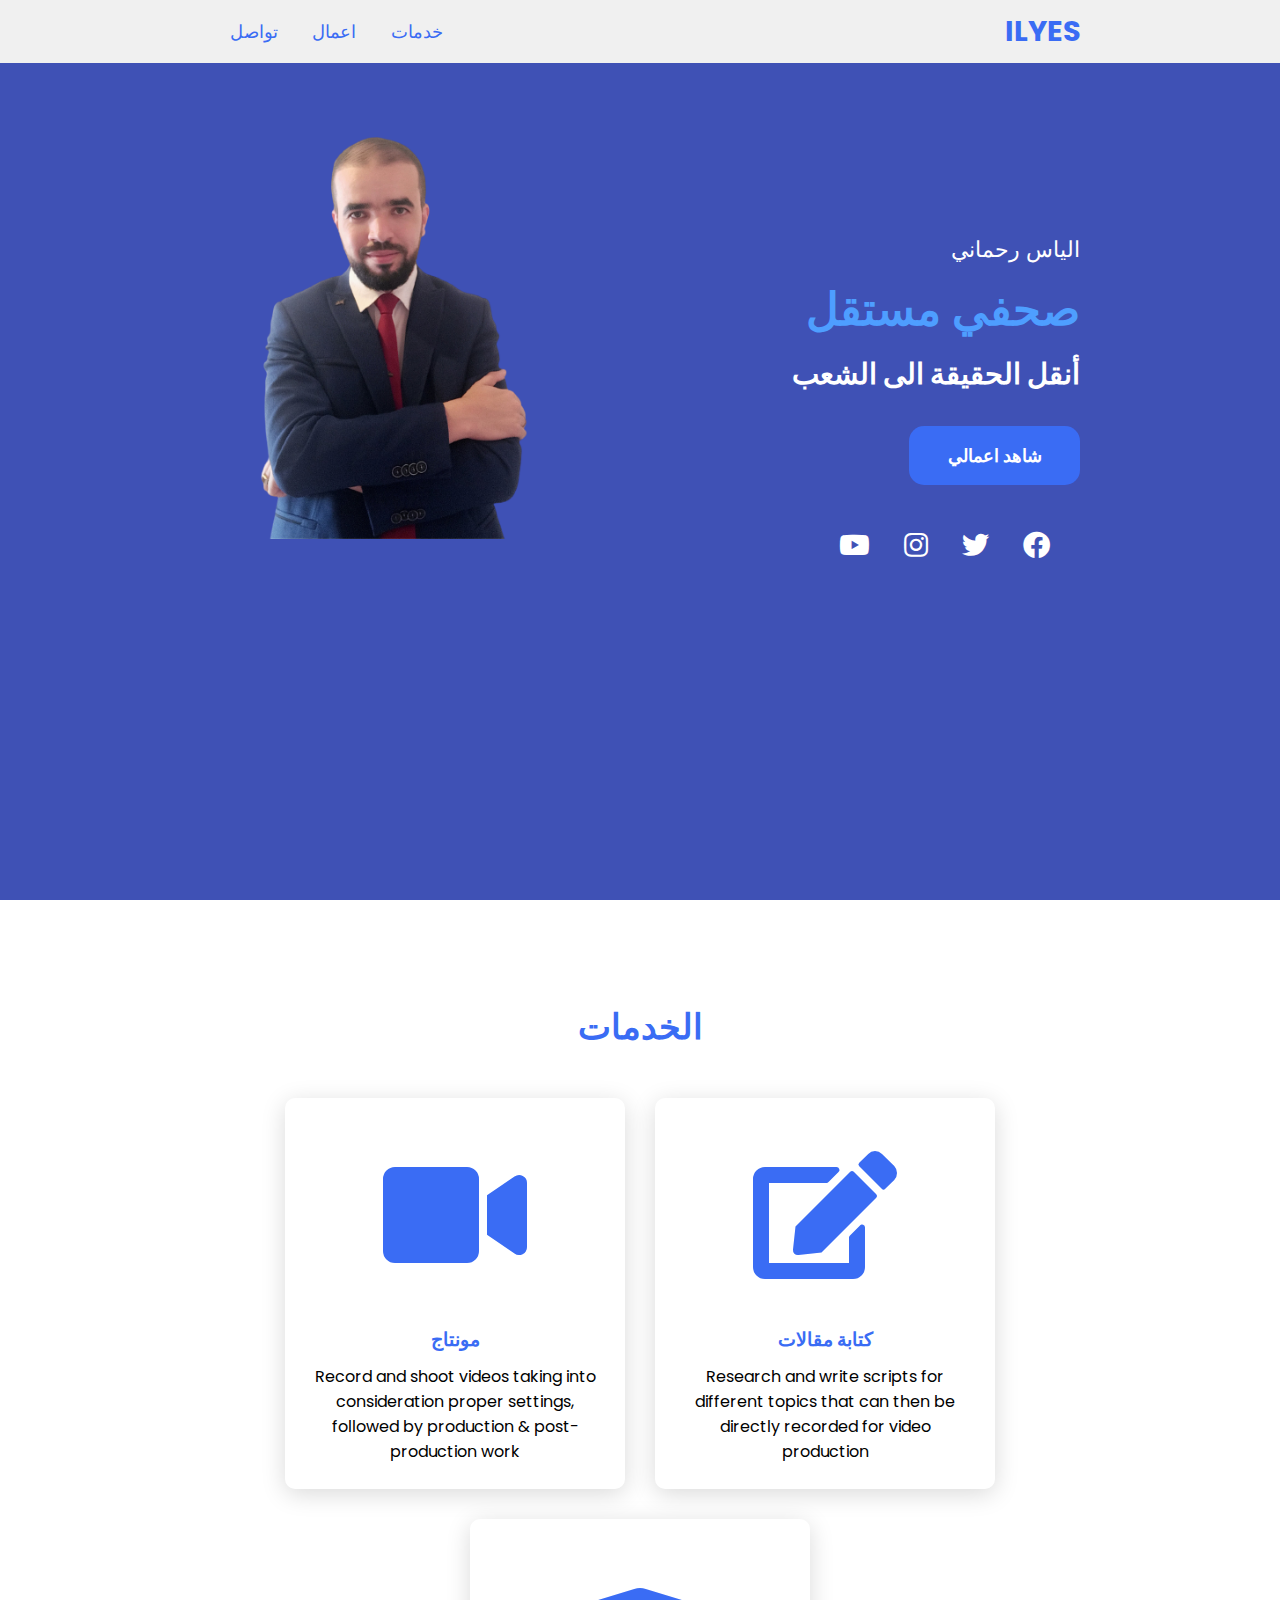
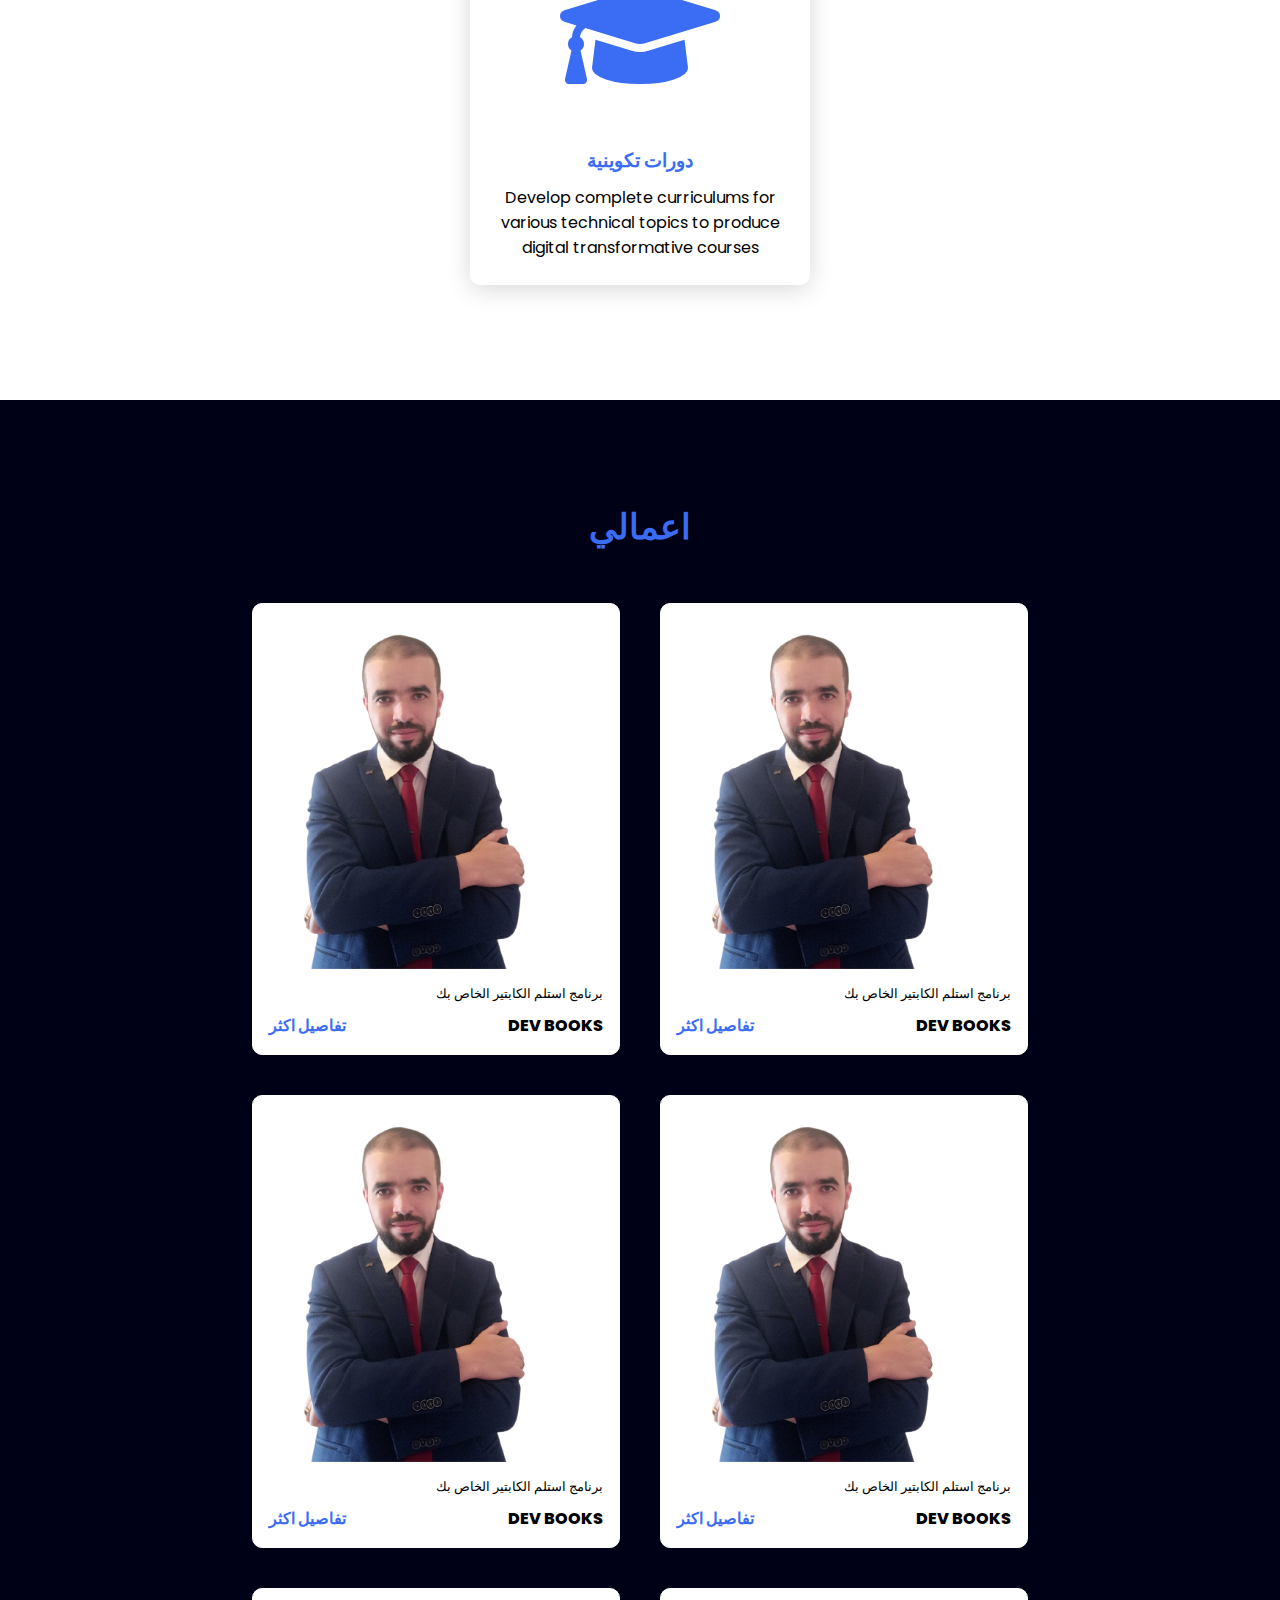
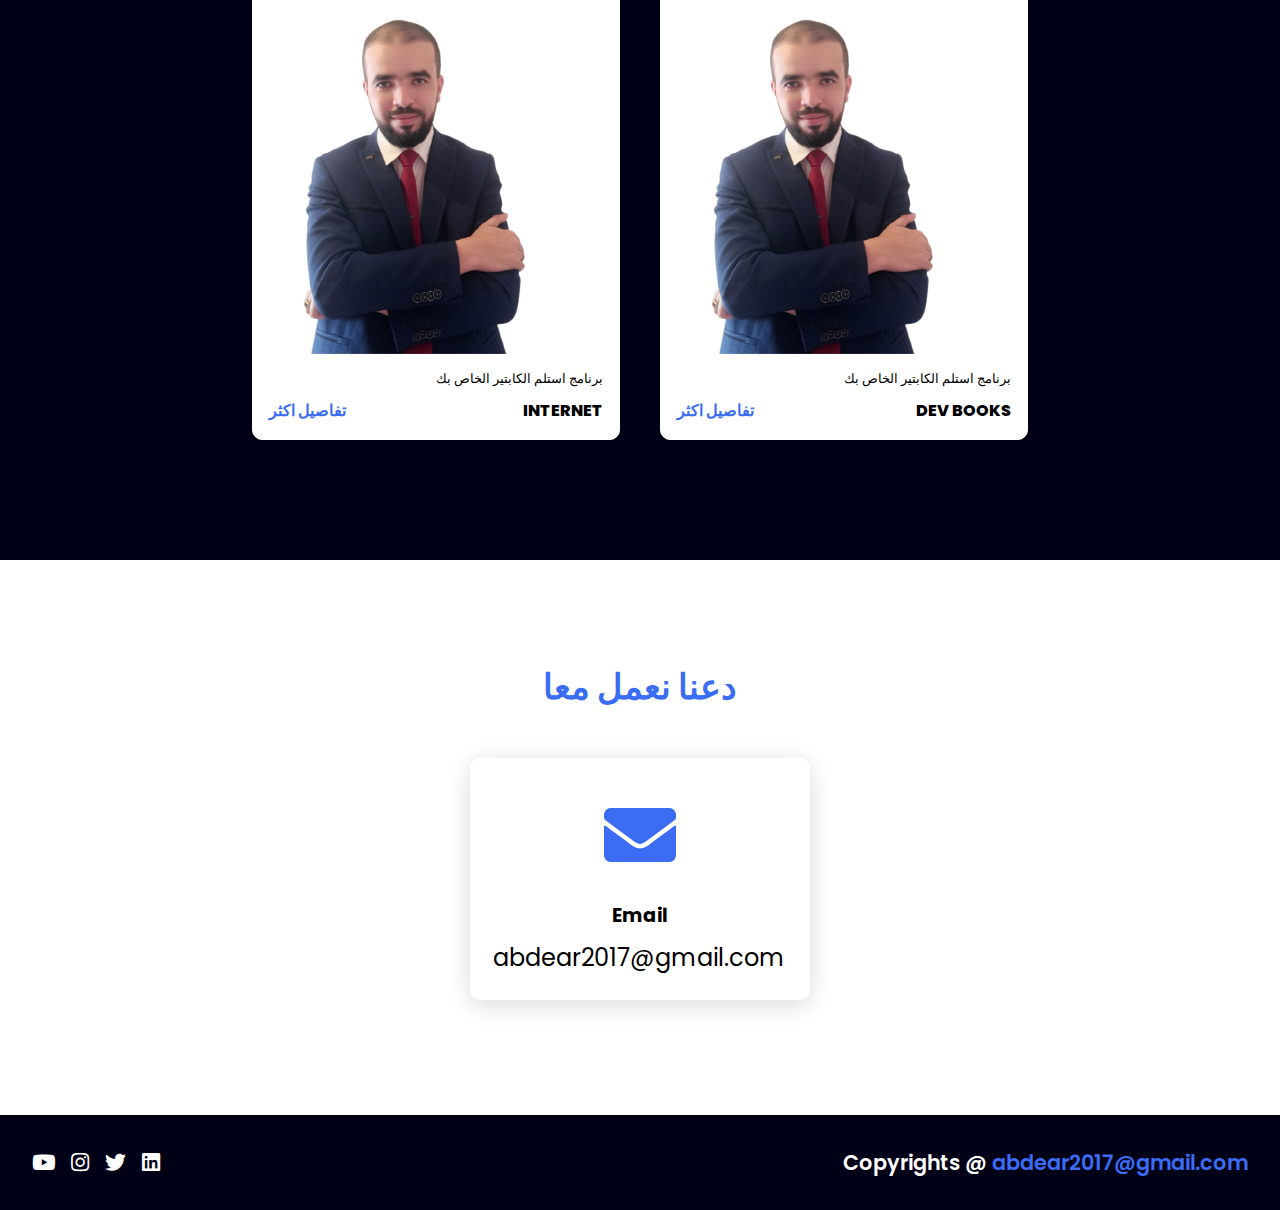
==== commit bb3a20ff: "done3" ====
--- a/index.html
+++ b/index.html
@@ -1,6 +1,180 @@
-<!DOCTYPE html><html lang="en"><head> <meta charset="UTF-8"> <meta http-equiv="X-UA-Compatible" content="IE=edge"> <meta name="viewport" content="width=device-width, initial-scale=1.0"> <link rel="stylesheet" href="https://cdnjs.cloudflare.com/ajax/libs/font-awesome/5.15.4/css/all.min.css"> <title>الياس رحماني</title><style>
-*{-webkit-box-sizing:border-box;-moz-box-sizing:border-box;-o-box-sizing:border-box;-ms-box-sizing:border-box;box-sizing:border-box}.centring{display:flex;justify-content:center;align-items:center}.container{padding-right:15px;padding-left:15px;margin-right:auto;margin-left:auto;background-color:brown}@media (max-width:576px){body .container{padding-right:5px;padding-left:5px}.container{width:100%}}@media (min-width:577px){.container{width:540px}}@media (min-width:768px){.container{width:720px}}@media (min-width:992px){.container{width:960px}}@media (min-width:1200px){.container{width:1140px}}@media (min-width:1400px){.container{width:1320px}}@media (min-width:10px){.col-xs-1{width:8.3333333333%;float:left}}@media (min-width:10px){.col-xs-2{width:16.6666666667%;float:left}}@media (min-width:10px){.col-xs-3{width:25%;float:left}}@media (min-width:10px){.col-xs-4{width:33.3333333333%;float:left}}@media (min-width:10px){.col-xs-5{width:41.6666666667%;float:left}}@media (min-width:10px){.col-xs-6{width:50%;float:left}}@media (min-width:10px){.col-xs-7{width:58.3333333333%;float:left}}@media (min-width:10px){.col-xs-8{width:66.6666666667%;float:left}}@media (min-width:10px){.col-xs-9{width:75%;float:left}}@media (min-width:10px){.col-xs-10{width:83.3333333333%;float:left}}@media (min-width:10px){.col-xs-11{width:91.6666666667%;float:left}}@media (min-width:10px){.col-xs-12{width:100%;float:left}}@media (min-width:578px){.col-sm-1{width:8.3333333333%;float:left}}@media (min-width:578px){.col-sm-2{width:16.6666666667%;float:left}}@media (min-width:578px){.col-sm-3{width:25%;float:left}}@media (min-width:578px){.col-sm-4{width:33.3333333333%;float:left}}@media (min-width:578px){.col-sm-5{width:41.6666666667%;float:left}}@media (min-width:578px){.col-sm-6{width:50%;float:left}}@media (min-width:578px){.col-sm-7{width:58.3333333333%;float:left}}@media (min-width:578px){.col-sm-8{width:66.6666666667%;float:left}}@media (min-width:578px){.col-sm-9{width:75%;float:left}}@media (min-width:578px){.col-sm-10{width:83.3333333333%;float:left}}@media (min-width:578px){.col-sm-11{width:91.6666666667%;float:left}}@media (min-width:578px){.col-sm-12{width:100%;float:left}}@media (min-width:768px){.col-md-1{width:8.3333333333%;float:left}}@media (min-width:768px){.col-md-2{width:16.6666666667%;float:left}}@media (min-width:768px){.col-md-3{width:25%;float:left}}@media (min-width:768px){.col-md-4{width:33.3333333333%;float:left}}@media (min-width:768px){.col-md-5{width:41.6666666667%;float:left}}@media (min-width:768px){.col-md-6{width:50%;float:left}}@media (min-width:768px){.col-md-7{width:58.3333333333%;float:left}}@media (min-width:768px){.col-md-8{width:66.6666666667%;float:left}}@media (min-width:768px){.col-md-9{width:75%;float:left}}@media (min-width:768px){.col-md-10{width:83.3333333333%;float:left}}@media (min-width:768px){.col-md-11{width:91.6666666667%;float:left}}@media (min-width:768px){.col-md-12{width:100%;float:left}}@media (min-width:992px){.col-lg-1{width:8.3333333333%;float:left}}@media (min-width:992px){.col-lg-2{width:16.6666666667%;float:left}}@media (min-width:992px){.col-lg-3{width:25%;float:left}}@media (min-width:992px){.col-lg-4{width:33.3333333333%;float:left}}@media (min-width:992px){.col-lg-5{width:41.6666666667%;float:left}}@media (min-width:992px){.col-lg-6{width:50%;float:left}}@media (min-width:992px){.col-lg-7{width:58.3333333333%;float:left}}@media (min-width:992px){.col-lg-8{width:66.6666666667%;float:left}}@media (min-width:992px){.col-lg-9{width:75%;float:left}}@media (min-width:992px){.col-lg-10{width:83.3333333333%;float:left}}@media (min-width:992px){.col-lg-11{width:91.6666666667%;float:left}}@media (min-width:992px){.col-lg-12{width:100%;float:left}}@media (min-width:1200px){.col-xl-1{width:8.3333333333%;float:left}}@media (min-width:1200px){.col-xl-2{width:16.6666666667%;float:left}}@media (min-width:1200px){.col-xl-3{width:25%;float:left}}@media (min-width:1200px){.col-xl-4{width:33.3333333333%;float:left}}@media (min-width:1200px){.col-xl-5{width:41.6666666667%;float:left}}@media (min-width:1200px){.col-xl-6{width:50%;float:left}}@media (min-width:1200px){.col-xl-7{width:58.3333333333%;float:left}}@media (min-width:1200px){.col-xl-8{width:66.6666666667%;float:left}}@media (min-width:1200px){.col-xl-9{width:75%;float:left}}@media (min-width:1200px){.col-xl-10{width:83.3333333333%;float:left}}@media (min-width:1200px){.col-xl-11{width:91.6666666667%;float:left}}@media (min-width:1200px){.col-xl-12{width:100%;float:left}}@media (min-width:1400px){.col-xxl-1{width:8.3333333333%;float:left}}@media (min-width:1400px){.col-xxl-2{width:16.6666666667%;float:left}}@media (min-width:1400px){.col-xxl-3{width:25%;float:left}}@media (min-width:1400px){.col-xxl-4{width:33.3333333333%;float:left}}@media (min-width:1400px){.col-xxl-5{width:41.6666666667%;float:left}}@media (min-width:1400px){.col-xxl-6{width:50%;float:left}}@media (min-width:1400px){.col-xxl-7{width:58.3333333333%;float:left}}@media (min-width:1400px){.col-xxl-8{width:66.6666666667%;float:left}}@media (min-width:1400px){.col-xxl-9{width:75%;float:left}}@media (min-width:1400px){.col-xxl-10{width:83.3333333333%;float:left}}@media (min-width:1400px){.col-xxl-11{width:91.6666666667%;float:left}}@media (min-width:1400px){.col-xxl-12{width:100%;float:left}}.col-1{width:8.3333333333%;float:left}.col-2{width:16.6666666667%;float:left}.col-3{width:25%;float:left}.col-4{width:33.3333333333%;float:left}.col-5{width:41.6666666667%;float:left}.col-6{width:50%;float:left}.col-7{width:58.3333333333%;float:left}.col-8{width:66.6666666667%;float:left}.col-9{width:75%;float:left}.col-10{width:83.3333333333%;float:left}.col-11{width:91.6666666667%;float:left}.col-12{width:100%;float:left}@media (min-width:10px){.w-xs-1{width:8.3333333333%}}@media (min-width:10px){.w-xs-2{width:16.6666666667%}}@media (min-width:10px){.w-xs-3{width:25%}}@media (min-width:10px){.w-xs-4{width:33.3333333333%}}@media (min-width:10px){.w-xs-5{width:41.6666666667%}}@media (min-width:10px){.w-xs-6{width:50%}}@media (min-width:10px){.w-xs-7{width:58.3333333333%}}@media (min-width:10px){.w-xs-8{width:66.6666666667%}}@media (min-width:10px){.w-xs-9{width:75%}}@media (min-width:10px){.w-xs-10{width:83.3333333333%}}@media (min-width:10px){.w-xs-11{width:91.6666666667%}}@media (min-width:10px){.w-xs-12{width:100%}}@media (min-width:578px){.w-sm-1{width:8.3333333333%}}@media (min-width:578px){.w-sm-2{width:16.6666666667%}}@media (min-width:578px){.w-sm-3{width:25%}}@media (min-width:578px){.w-sm-4{width:33.3333333333%}}@media (min-width:578px){.w-sm-5{width:41.6666666667%}}@media (min-width:578px){.w-sm-6{width:50%}}@media (min-width:578px){.w-sm-7{width:58.3333333333%}}@media (min-width:578px){.w-sm-8{width:66.6666666667%}}@media (min-width:578px){.w-sm-9{width:75%}}@media (min-width:578px){.w-sm-10{width:83.3333333333%}}@media (min-width:578px){.w-sm-11{width:91.6666666667%}}@media (min-width:578px){.w-sm-12{width:100%}}@media (min-width:768px){.w-md-1{width:8.3333333333%}}@media (min-width:768px){.w-md-2{width:16.6666666667%}}@media (min-width:768px){.w-md-3{width:25%}}@media (min-width:768px){.w-md-4{width:33.3333333333%}}@media (min-width:768px){.w-md-5{width:41.6666666667%}}@media (min-width:768px){.w-md-6{width:50%}}@media (min-width:768px){.w-md-7{width:58.3333333333%}}@media (min-width:768px){.w-md-8{width:66.6666666667%}}@media (min-width:768px){.w-md-9{width:75%}}@media (min-width:768px){.w-md-10{width:83.3333333333%}}@media (min-width:768px){.w-md-11{width:91.6666666667%}}@media (min-width:768px){.w-md-12{width:100%}}@media (min-width:992px){.w-lg-1{width:8.3333333333%}}@media (min-width:992px){.w-lg-2{width:16.6666666667%}}@media (min-width:992px){.w-lg-3{width:25%}}@media (min-width:992px){.w-lg-4{width:33.3333333333%}}@media (min-width:992px){.w-lg-5{width:41.6666666667%}}@media (min-width:992px){.w-lg-6{width:50%}}@media (min-width:992px){.w-lg-7{width:58.3333333333%}}@media (min-width:992px){.w-lg-8{width:66.6666666667%}}@media (min-width:992px){.w-lg-9{width:75%}}@media (min-width:992px){.w-lg-10{width:83.3333333333%}}@media (min-width:992px){.w-lg-11{width:91.6666666667%}}@media (min-width:992px){.w-lg-12{width:100%}}@media (min-width:1200px){.w-xl-1{width:8.3333333333%}}@media (min-width:1200px){.w-xl-2{width:16.6666666667%}}@media (min-width:1200px){.w-xl-3{width:25%}}@media (min-width:1200px){.w-xl-4{width:33.3333333333%}}@media (min-width:1200px){.w-xl-5{width:41.6666666667%}}@media (min-width:1200px){.w-xl-6{width:50%}}@media (min-width:1200px){.w-xl-7{width:58.3333333333%}}@media (min-width:1200px){.w-xl-8{width:66.6666666667%}}@media (min-width:1200px){.w-xl-9{width:75%}}@media (min-width:1200px){.w-xl-10{width:83.3333333333%}}@media (min-width:1200px){.w-xl-11{width:91.6666666667%}}@media (min-width:1200px){.w-xl-12{width:100%}}@media (min-width:1400px){.w-xxl-1{width:8.3333333333%}}@media (min-width:1400px){.w-xxl-2{width:16.6666666667%}}@media (min-width:1400px){.w-xxl-3{width:25%}}@media (min-width:1400px){.w-xxl-4{width:33.3333333333%}}@media (min-width:1400px){.w-xxl-5{width:41.6666666667%}}@media (min-width:1400px){.w-xxl-6{width:50%}}@media (min-width:1400px){.w-xxl-7{width:58.3333333333%}}@media (min-width:1400px){.w-xxl-8{width:66.6666666667%}}@media (min-width:1400px){.w-xxl-9{width:75%}}@media (min-width:1400px){.w-xxl-10{width:83.3333333333%}}@media (min-width:1400px){.w-xxl-11{width:91.6666666667%}}@media (min-width:1400px){.w-xxl-12{width:100%}}.w-1{width:8.3333333333%}.w-2{width:16.6666666667%}.w-3{width:25%}.w-4{width:33.3333333333%}.w-5{width:41.6666666667%}.w-6{width:50%}.w-7{width:58.3333333333%}.w-8{width:66.6666666667%}.w-9{width:75%}.w-10{width:83.3333333333%}.w-11{width:91.6666666667%}.w-12{width:100%}@media (min-width:10px){.col-xs-offset-1{margin-left:8.3333333333%}}@media (min-width:10px){.col-xs-offset-2{margin-left:16.6666666667%}}@media (min-width:10px){.col-xs-offset-3{margin-left:25%}}
-@media (min-width:10px){.col-xs-offset-4{margin-left:33.3333333333%}}@media (min-width:10px){.col-xs-offset-5{margin-left:41.6666666667%}}@media (min-width:10px){.col-xs-offset-6{margin-left:50%}}@media (min-width:10px){.col-xs-offset-7{margin-left:58.3333333333%}}@media (min-width:10px){.col-xs-offset-8{margin-left:66.6666666667%}}@media (min-width:10px){.col-xs-offset-9{margin-left:75%}}@media (min-width:10px){.col-xs-offset-10{margin-left:83.3333333333%}}@media (min-width:10px){.col-xs-offset-11{margin-left:91.6666666667%}}@media (min-width:10px){.col-xs-offset-12{margin-left:100%}}@media (min-width:578px){.col-sm-offset-1{margin-left:8.3333333333%}}@media (min-width:578px){.col-sm-offset-2{margin-left:16.6666666667%}}@media (min-width:578px){.col-sm-offset-3{margin-left:25%}}@media (min-width:578px){.col-sm-offset-4{margin-left:33.3333333333%}}@media (min-width:578px){.col-sm-offset-5{margin-left:41.6666666667%}}@media (min-width:578px){.col-sm-offset-6{margin-left:50%}}@media (min-width:578px){.col-sm-offset-7{margin-left:58.3333333333%}}@media (min-width:578px){.col-sm-offset-8{margin-left:66.6666666667%}}@media (min-width:578px){.col-sm-offset-9{margin-left:75%}}@media (min-width:578px){.col-sm-offset-10{margin-left:83.3333333333%}}@media (min-width:578px){.col-sm-offset-11{margin-left:91.6666666667%}}@media (min-width:578px){.col-sm-offset-12{margin-left:100%}}@media (min-width:768px){.col-md-offset-1{margin-left:8.3333333333%}}@media (min-width:768px){.col-md-offset-2{margin-left:16.6666666667%}}@media (min-width:768px){.col-md-offset-3{margin-left:25%}}@media (min-width:768px){.col-md-offset-4{margin-left:33.3333333333%}}@media (min-width:768px){.col-md-offset-5{margin-left:41.6666666667%}}@media (min-width:768px){.col-md-offset-6{margin-left:50%}}@media (min-width:768px){.col-md-offset-7{margin-left:58.3333333333%}}@media (min-width:768px){.col-md-offset-8{margin-left:66.6666666667%}}@media (min-width:768px){.col-md-offset-9{margin-left:75%}}@media (min-width:768px){.col-md-offset-10{margin-left:83.3333333333%}}@media (min-width:768px){.col-md-offset-11{margin-left:91.6666666667%}}@media (min-width:768px){.col-md-offset-12{margin-left:100%}}@media (min-width:992px){.col-lg-offset-1{margin-left:8.3333333333%}}@media (min-width:992px){.col-lg-offset-2{margin-left:16.6666666667%}}@media (min-width:992px){.col-lg-offset-3{margin-left:25%}}@media (min-width:992px){.col-lg-offset-4{margin-left:33.3333333333%}}@media (min-width:992px){.col-lg-offset-5{margin-left:41.6666666667%}}@media (min-width:992px){.col-lg-offset-6{margin-left:50%}}@media (min-width:992px){.col-lg-offset-7{margin-left:58.3333333333%}}@media (min-width:992px){.col-lg-offset-8{margin-left:66.6666666667%}}@media (min-width:992px){.col-lg-offset-9{margin-left:75%}}@media (min-width:992px){.col-lg-offset-10{margin-left:83.3333333333%}}@media (min-width:992px){.col-lg-offset-11{margin-left:91.6666666667%}}@media (min-width:992px){.col-lg-offset-12{margin-left:100%}}@media (min-width:1200px){.col-xl-offset-1{margin-left:8.3333333333%}}@media (min-width:1200px){.col-xl-offset-2{margin-left:16.6666666667%}}@media (min-width:1200px){.col-xl-offset-3{margin-left:25%}}@media (min-width:1200px){.col-xl-offset-4{margin-left:33.3333333333%}}@media (min-width:1200px){.col-xl-offset-5{margin-left:41.6666666667%}}@media (min-width:1200px){.col-xl-offset-6{margin-left:50%}}@media (min-width:1200px){.col-xl-offset-7{margin-left:58.3333333333%}}@media (min-width:1200px){.col-xl-offset-8{margin-left:66.6666666667%}}@media (min-width:1200px){.col-xl-offset-9{margin-left:75%}}@media (min-width:1200px){.col-xl-offset-10{margin-left:83.3333333333%}}@media (min-width:1200px){.col-xl-offset-11{margin-left:91.6666666667%}}@media (min-width:1200px){.col-xl-offset-12{margin-left:100%}}@media (min-width:1400px){.col-xxl-offset-1{margin-left:8.3333333333%}}@media (min-width:1400px){.col-xxl-offset-2{margin-left:16.6666666667%}}@media (min-width:1400px){.col-xxl-offset-3{margin-left:25%}}@media (min-width:1400px){.col-xxl-offset-4{margin-left:33.3333333333%}}@media (min-width:1400px){.col-xxl-offset-5{margin-left:41.6666666667%}}@media (min-width:1400px){.col-xxl-offset-6{margin-left:50%}}@media (min-width:1400px){.col-xxl-offset-7{margin-left:58.3333333333%}}@media (min-width:1400px){.col-xxl-offset-8{margin-left:66.6666666667%}}@media (min-width:1400px){.col-xxl-offset-9{margin-left:75%}}@media (min-width:1400px){.col-xxl-offset-10{margin-left:83.3333333333%}}@media (min-width:1400px){.col-xxl-offset-11{margin-left:91.6666666667%}}@media (min-width:1400px){.col-xxl-offset-12{margin-left:100%}}.visebel-xs{display:none}@media (min-width:10px){.visebel-xs{display:block}}.visebel-xs{display:none}@media (min-width:10px){.visebel-xs{display:block}}.visebel-xs{display:none}@media (min-width:10px){.visebel-xs{display:block}}.visebel-xs{display:none}@media (min-width:10px){.visebel-xs{display:block}}.visebel-xs{display:none}@media (min-width:10px){.visebel-xs{display:block}}.visebel-xs{display:none}@media (min-width:10px){.visebel-xs{display:block}}.visebel-xs{display:none}@media (min-width:10px){.visebel-xs{display:block}}.visebel-xs{display:none}@media (min-width:10px){.visebel-xs{display:block}}.visebel-xs{display:none}@media (min-width:10px){.visebel-xs{display:block}}.visebel-xs{display:none}@media (min-width:10px){.visebel-xs{display:block}}.visebel-xs{display:none}@media (min-width:10px){.visebel-xs{display:block}}.visebel-xs{display:none}@media (min-width:10px){.visebel-xs{display:block}}.visebel-sm{display:none}@media (min-width:578px){.visebel-sm{display:block}}.visebel-sm{display:none}@media (min-width:578px){.visebel-sm{display:block}}.visebel-sm{display:none}@media (min-width:578px){.visebel-sm{display:block}}.visebel-sm{display:none}@media (min-width:578px){.visebel-sm{display:block}}.visebel-sm{display:none}@media (min-width:578px){.visebel-sm{display:block}}.visebel-sm{display:none}@media (min-width:578px){.visebel-sm{display:block}}.visebel-sm{display:none}@media (min-width:578px){.visebel-sm{display:block}}.visebel-sm{display:none}@media (min-width:578px){.visebel-sm{display:block}}.visebel-sm{display:none}@media (min-width:578px){.visebel-sm{display:block}}.visebel-sm{display:none}@media (min-width:578px){.visebel-sm{display:block}}.visebel-sm{display:none}@media (min-width:578px){.visebel-sm{display:block}}.visebel-sm{display:none}@media (min-width:578px){.visebel-sm{display:block}}.visebel-md{display:none}@media (min-width:768px){.visebel-md{display:block}}.visebel-md{display:none}@media (min-width:768px){.visebel-md{display:block}}.visebel-md{display:none}@media (min-width:768px){.visebel-md{display:block}}.visebel-md{display:none}@media (min-width:768px){.visebel-md{display:block}}.visebel-md{display:none}@media (min-width:768px){.visebel-md{display:block}}.visebel-md{display:none}@media (min-width:768px){.visebel-md{display:block}}.visebel-md{display:none}@media (min-width:768px){.visebel-md{display:block}}.visebel-md{display:none}@media (min-width:768px){.visebel-md{display:block}}.visebel-md{display:none}@media (min-width:768px){.visebel-md{display:block}}.visebel-md{display:none}@media (min-width:768px){.visebel-md{display:block}}.visebel-md{display:none}@media (min-width:768px){.visebel-md{display:block}}.visebel-md{display:none}@media (min-width:768px){.visebel-md{display:block}}.visebel-lg{display:none}@media (min-width:992px){.visebel-lg{display:block}}.visebel-lg{display:none}@media (min-width:992px){.visebel-lg{display:block}}.visebel-lg{display:none}@media (min-width:992px){.visebel-lg{display:block}}.visebel-lg{display:none}@media (min-width:992px){.visebel-lg{display:block}}.visebel-lg{display:none}@media (min-width:992px){.visebel-lg{display:block}}.visebel-lg{display:none}@media (min-width:992px){.visebel-lg{display:block}}.visebel-lg{display:none}@media (min-width:992px){.visebel-lg{display:block}}.visebel-lg{display:none}@media (min-width:992px){.visebel-lg{display:block}}.visebel-lg{display:none}@media (min-width:992px){.visebel-lg{display:block}}.visebel-lg{display:none}@media (min-width:992px){.visebel-lg{display:block}}.visebel-lg{display:none}@media (min-width:992px){.visebel-lg{display:block}}.visebel-lg{display:none}@media (min-width:992px){.visebel-lg{display:block}}.visebel-xl{display:none}@media (min-width:1200px){.visebel-xl{display:block}}.visebel-xl{display:none}@media (min-width:1200px){.visebel-xl{display:block}}.visebel-xl{display:none}@media (min-width:1200px){.visebel-xl{display:block}}.visebel-xl{display:none}@media (min-width:1200px){.visebel-xl{display:block}}.visebel-xl{display:none}@media (min-width:1200px){.visebel-xl{display:block}}.visebel-xl{display:none}@media (min-width:1200px){.visebel-xl{display:block}}.visebel-xl{display:none}@media (min-width:1200px){.visebel-xl{display:block}}.visebel-xl{display:none}@media (min-width:1200px){.visebel-xl{display:block}}.visebel-xl{display:none}@media (min-width:1200px){.visebel-xl{display:block}}.visebel-xl{display:none}@media (min-width:1200px){.visebel-xl{display:block}}.visebel-xl{display:none}@media (min-width:1200px){.visebel-xl{display:block}}.visebel-xl{display:none}@media (min-width:1200px){.visebel-xl{display:block}}.visebel-xxl{display:none}@media (min-width:1400px){.visebel-xxl{display:block}}.visebel-xxl{display:none}@media (min-width:1400px){.visebel-xxl{display:block}}.visebel-xxl{display:none}@media (min-width:1400px){.visebel-xxl{display:block}}.visebel-xxl{display:none}@media (min-width:1400px){.visebel-xxl{display:block}}.visebel-xxl{display:none}@media (min-width:1400px){.visebel-xxl{display:block}}.visebel-xxl{display:none}@media (min-width:1400px){.visebel-xxl{display:block}}.visebel-xxl{display:none}@media (min-width:1400px){.visebel-xxl{display:block}}.visebel-xxl{display:none}@media (min-width:1400px){.visebel-xxl{display:block}}.visebel-xxl{display:none}@media (min-width:1400px){.visebel-xxl{display:block}}.visebel-xxl{display:none}
-@media (min-width:1400px){.visebel-xxl{display:block}}.visebel-xxl{display:none}@media (min-width:1400px){.visebel-xxl{display:block}}.visebel-xxl{display:none}@media (min-width:1400px){.visebel-xxl{display:block}}@media (min-width:10px){.col-xs-0{position:static}}@media (min-width:10px){.col-xs-puch-1{position:relative;left:8.3333333333%}}@media (min-width:10px){.col-xs-puch-2{position:relative;left:16.6666666667%}}@media (min-width:10px){.col-xs-puch-3{position:relative;left:25%}}@media (min-width:10px){.col-xs-puch-4{position:relative;left:33.3333333333%}}@media (min-width:10px){.col-xs-puch-5{position:relative;left:41.6666666667%}}@media (min-width:10px){.col-xs-puch-6{position:relative;left:50%}}@media (min-width:10px){.col-xs-puch-7{position:relative;left:58.3333333333%}}@media (min-width:10px){.col-xs-puch-8{position:relative;left:66.6666666667%}}@media (min-width:10px){.col-xs-puch-9{position:relative;left:75%}}@media (min-width:10px){.col-xs-puch-10{position:relative;left:83.3333333333%}}@media (min-width:10px){.col-xs-puch-11{position:relative;left:91.6666666667%}}@media (min-width:10px){.col-xs-puch-12{position:relative;left:100%}}@media (min-width:578px){.col-sm-0{position:static}}@media (min-width:578px){.col-sm-puch-1{position:relative;left:8.3333333333%}}@media (min-width:578px){.col-sm-puch-2{position:relative;left:16.6666666667%}}@media (min-width:578px){.col-sm-puch-3{position:relative;left:25%}}@media (min-width:578px){.col-sm-puch-4{position:relative;left:33.3333333333%}}@media (min-width:578px){.col-sm-puch-5{position:relative;left:41.6666666667%}}@media (min-width:578px){.col-sm-puch-6{position:relative;left:50%}}@media (min-width:578px){.col-sm-puch-7{position:relative;left:58.3333333333%}}@media (min-width:578px){.col-sm-puch-8{position:relative;left:66.6666666667%}}@media (min-width:578px){.col-sm-puch-9{position:relative;left:75%}}@media (min-width:578px){.col-sm-puch-10{position:relative;left:83.3333333333%}}@media (min-width:578px){.col-sm-puch-11{position:relative;left:91.6666666667%}}@media (min-width:578px){.col-sm-puch-12{position:relative;left:100%}}@media (min-width:768px){.col-md-0{position:static}}@media (min-width:768px){.col-md-puch-1{position:relative;left:8.3333333333%}}@media (min-width:768px){.col-md-puch-2{position:relative;left:16.6666666667%}}@media (min-width:768px){.col-md-puch-3{position:relative;left:25%}}@media (min-width:768px){.col-md-puch-4{position:relative;left:33.3333333333%}}@media (min-width:768px){.col-md-puch-5{position:relative;left:41.6666666667%}}@media (min-width:768px){.col-md-puch-6{position:relative;left:50%}}@media (min-width:768px){.col-md-puch-7{position:relative;left:58.3333333333%}}@media (min-width:768px){.col-md-puch-8{position:relative;left:66.6666666667%}}@media (min-width:768px){.col-md-puch-9{position:relative;left:75%}}@media (min-width:768px){.col-md-puch-10{position:relative;left:83.3333333333%}}@media (min-width:768px){.col-md-puch-11{position:relative;left:91.6666666667%}}@media (min-width:768px){.col-md-puch-12{position:relative;left:100%}}@media (min-width:992px){.col-lg-0{position:static}}@media (min-width:992px){.col-lg-puch-1{position:relative;left:8.3333333333%}}@media (min-width:992px){.col-lg-puch-2{position:relative;left:16.6666666667%}}@media (min-width:992px){.col-lg-puch-3{position:relative;left:25%}}@media (min-width:992px){.col-lg-puch-4{position:relative;left:33.3333333333%}}@media (min-width:992px){.col-lg-puch-5{position:relative;left:41.6666666667%}}@media (min-width:992px){.col-lg-puch-6{position:relative;left:50%}}@media (min-width:992px){.col-lg-puch-7{position:relative;left:58.3333333333%}}@media (min-width:992px){.col-lg-puch-8{position:relative;left:66.6666666667%}}@media (min-width:992px){.col-lg-puch-9{position:relative;left:75%}}@media (min-width:992px){.col-lg-puch-10{position:relative;left:83.3333333333%}}@media (min-width:992px){.col-lg-puch-11{position:relative;left:91.6666666667%}}@media (min-width:992px){.col-lg-puch-12{position:relative;left:100%}}@media (min-width:1200px){.col-xl-0{position:static}}@media (min-width:1200px){.col-xl-puch-1{position:relative;left:8.3333333333%}}@media (min-width:1200px){.col-xl-puch-2{position:relative;left:16.6666666667%}}@media (min-width:1200px){.col-xl-puch-3{position:relative;left:25%}}@media (min-width:1200px){.col-xl-puch-4{position:relative;left:33.3333333333%}}@media (min-width:1200px){.col-xl-puch-5{position:relative;left:41.6666666667%}}@media (min-width:1200px){.col-xl-puch-6{position:relative;left:50%}}@media (min-width:1200px){.col-xl-puch-7{position:relative;left:58.3333333333%}}@media (min-width:1200px){.col-xl-puch-8{position:relative;left:66.6666666667%}}@media (min-width:1200px){.col-xl-puch-9{position:relative;left:75%}}@media (min-width:1200px){.col-xl-puch-10{position:relative;left:83.3333333333%}}@media (min-width:1200px){.col-xl-puch-11{position:relative;left:91.6666666667%}}@media (min-width:1200px){.col-xl-puch-12{position:relative;left:100%}}@media (min-width:1400px){.col-xxl-0{position:static}}@media (min-width:1400px){.col-xxl-puch-1{position:relative;left:8.3333333333%}}@media (min-width:1400px){.col-xxl-puch-2{position:relative;left:16.6666666667%}}@media (min-width:1400px){.col-xxl-puch-3{position:relative;left:25%}}@media (min-width:1400px){.col-xxl-puch-4{position:relative;left:33.3333333333%}}@media (min-width:1400px){.col-xxl-puch-5{position:relative;left:41.6666666667%}}@media (min-width:1400px){.col-xxl-puch-6{position:relative;left:50%}}@media (min-width:1400px){.col-xxl-puch-7{position:relative;left:58.3333333333%}}@media (min-width:1400px){.col-xxl-puch-8{position:relative;left:66.6666666667%}}@media (min-width:1400px){.col-xxl-puch-9{position:relative;left:75%}}@media (min-width:1400px){.col-xxl-puch-10{position:relative;left:83.3333333333%}}@media (min-width:1400px){.col-xxl-puch-11{position:relative;left:91.6666666667%}}@media (min-width:1400px){.col-xxl-puch-12{position:relative;left:100%}}@media (min-width:10px){.col-xs-0{position:static}}@media (min-width:10px){.col-xs-pull-1{position:relative;left:-8.3333333333%}}@media (min-width:10px){.col-xs-pull-2{position:relative;left:-16.6666666667%}}@media (min-width:10px){.col-xs-pull-3{position:relative;left:-25%}}@media (min-width:10px){.col-xs-pull-4{position:relative;left:-33.3333333333%}}@media (min-width:10px){.col-xs-pull-5{position:relative;left:-41.6666666667%}}@media (min-width:10px){.col-xs-pull-6{position:relative;left:-50%}}@media (min-width:10px){.col-xs-pull-7{position:relative;left:-58.3333333333%}}@media (min-width:10px){.col-xs-pull-8{position:relative;left:-66.6666666667%}}@media (min-width:10px){.col-xs-pull-9{position:relative;left:-75%}}@media (min-width:10px){.col-xs-pull-10{position:relative;left:-83.3333333333%}}@media (min-width:10px){.col-xs-pull-11{position:relative;left:-91.6666666667%}}@media (min-width:10px){.col-xs-pull-12{position:relative;left:-100%}}@media (min-width:578px){.col-sm-0{position:static}}@media (min-width:578px){.col-sm-pull-1{position:relative;left:-8.3333333333%}}@media (min-width:578px){.col-sm-pull-2{position:relative;left:-16.6666666667%}}@media (min-width:578px){.col-sm-pull-3{position:relative;left:-25%}}@media (min-width:578px){.col-sm-pull-4{position:relative;left:-33.3333333333%}}@media (min-width:578px){.col-sm-pull-5{position:relative;left:-41.6666666667%}}@media (min-width:578px){.col-sm-pull-6{position:relative;left:-50%}}@media (min-width:578px){.col-sm-pull-7{position:relative;left:-58.3333333333%}}@media (min-width:578px){.col-sm-pull-8{position:relative;left:-66.6666666667%}}@media (min-width:578px){.col-sm-pull-9{position:relative;left:-75%}}@media (min-width:578px){.col-sm-pull-10{position:relative;left:-83.3333333333%}}@media (min-width:578px){.col-sm-pull-11{position:relative;left:-91.6666666667%}}@media (min-width:578px){.col-sm-pull-12{position:relative;left:-100%}}@media (min-width:768px){.col-md-0{position:static}}@media (min-width:768px){.col-md-pull-1{position:relative;left:-8.3333333333%}}@media (min-width:768px){.col-md-pull-2{position:relative;left:-16.6666666667%}}@media (min-width:768px){.col-md-pull-3{position:relative;left:-25%}}@media (min-width:768px){.col-md-pull-4{position:relative;left:-33.3333333333%}}@media (min-width:768px){.col-md-pull-5{position:relative;left:-41.6666666667%}}@media (min-width:768px){.col-md-pull-6{position:relative;left:-50%}}@media (min-width:768px){.col-md-pull-7{position:relative;left:-58.3333333333%}}@media (min-width:768px){.col-md-pull-8{position:relative;left:-66.6666666667%}}@media (min-width:768px){.col-md-pull-9{position:relative;left:-75%}}@media (min-width:768px){.col-md-pull-10{position:relative;left:-83.3333333333%}}@media (min-width:768px){.col-md-pull-11{position:relative;left:-91.6666666667%}}@media (min-width:768px){.col-md-pull-12{position:relative;left:-100%}}@media (min-width:992px){.col-lg-0{position:static}}@media (min-width:992px){.col-lg-pull-1{position:relative;left:-8.3333333333%}}@media (min-width:992px){.col-lg-pull-2{position:relative;left:-16.6666666667%}}@media (min-width:992px){.col-lg-pull-3{position:relative;left:-25%}}@media (min-width:992px){.col-lg-pull-4{position:relative;left:-33.3333333333%}}@media (min-width:992px){.col-lg-pull-5{position:relative;left:-41.6666666667%}}@media (min-width:992px){.col-lg-pull-6{position:relative;left:-50%}}@media (min-width:992px){.col-lg-pull-7{position:relative;left:-58.3333333333%}}@media (min-width:992px){.col-lg-pull-8{position:relative;left:-66.6666666667%}}@media (min-width:992px){.col-lg-pull-9{position:relative;left:-75%}}@media (min-width:992px){.col-lg-pull-10{position:relative;left:-83.3333333333%}}@media (min-width:992px){.col-lg-pull-11{position:relative;left:-91.6666666667%}}@media (min-width:992px){.col-lg-pull-12{position:relative;left:-100%}}@media (min-width:1200px){.col-xl-0{position:static}}
-@media (min-width:1200px){.col-xl-pull-1{position:relative;left:-8.3333333333%}}@media (min-width:1200px){.col-xl-pull-2{position:relative;left:-16.6666666667%}}@media (min-width:1200px){.col-xl-pull-3{position:relative;left:-25%}}@media (min-width:1200px){.col-xl-pull-4{position:relative;left:-33.3333333333%}}@media (min-width:1200px){.col-xl-pull-5{position:relative;left:-41.6666666667%}}@media (min-width:1200px){.col-xl-pull-6{position:relative;left:-50%}}@media (min-width:1200px){.col-xl-pull-7{position:relative;left:-58.3333333333%}}@media (min-width:1200px){.col-xl-pull-8{position:relative;left:-66.6666666667%}}@media (min-width:1200px){.col-xl-pull-9{position:relative;left:-75%}}@media (min-width:1200px){.col-xl-pull-10{position:relative;left:-83.3333333333%}}@media (min-width:1200px){.col-xl-pull-11{position:relative;left:-91.6666666667%}}@media (min-width:1200px){.col-xl-pull-12{position:relative;left:-100%}}@media (min-width:1400px){.col-xxl-0{position:static}}@media (min-width:1400px){.col-xxl-pull-1{position:relative;left:-8.3333333333%}}@media (min-width:1400px){.col-xxl-pull-2{position:relative;left:-16.6666666667%}}@media (min-width:1400px){.col-xxl-pull-3{position:relative;left:-25%}}@media (min-width:1400px){.col-xxl-pull-4{position:relative;left:-33.3333333333%}}@media (min-width:1400px){.col-xxl-pull-5{position:relative;left:-41.6666666667%}}@media (min-width:1400px){.col-xxl-pull-6{position:relative;left:-50%}}@media (min-width:1400px){.col-xxl-pull-7{position:relative;left:-58.3333333333%}}@media (min-width:1400px){.col-xxl-pull-8{position:relative;left:-66.6666666667%}}@media (min-width:1400px){.col-xxl-pull-9{position:relative;left:-75%}}@media (min-width:1400px){.col-xxl-pull-10{position:relative;left:-83.3333333333%}}@media (min-width:1400px){.col-xxl-pull-11{position:relative;left:-91.6666666667%}}@media (min-width:1400px){.col-xxl-pull-12{position:relative;left:-100%}}img{display:block;width:100%;height:100%}.center-block{margin-left:auto;margin-right:auto}*{font-family:Poppins,sans-serif;margin:0;padding:0;box-sizing:border-box;scroll-behavior:smooth;direction:rtl}header{background-color:#f0f0f0;width:100%;position:fixed;z-index:999;display:flex;justify-content:space-between;align-items:center;padding:10px 200px}.logo{text-decoration:none;color:#3a6cf4;text-transform:uppercase;font-weight:700;font-size:1.8em}.navigation a{color:#3a6cf4;text-decoration:none;font-size:1.1em;font-weight:500;padding-left:30px}.navigation a:hover{color:#601cfc}section{padding:100px 200px}.main{height:100vh;display:flex;align-items:center;background-size:cover;background-position:center;background-attachment:fixed;overflow:hidden;background-color:#3f51b5}.img0{display:block}.main{color:#fff;font-size:1.4em;font-weight:250}.main h2 span{display:inline-block;margin-top:10px;color:#4e9eff;font-size:3em;font-weight:300}.main h3{color:#fff;font-size:2em;font-weight:350;letter-spacing:1px;margin-top:10px;margin-bottom:30px}.main-btn{color:#fff;background-color:#3a6cf4;text-decoration:none;font-size:1.1em;font-weight:300;display:inline-block;padding:.9375em 2.1875em;letter-spacing:1px;border-radius:15px;margin-bottom:40px;transition:.7s ease}.main-btn:hover{background-color:#0a49f6;transform:scale(1.1)}.social-icons a{color:#fff;font-size:1.7em;padding-right:30px}.title{display:flex;justify-content:center;color:#3a6cf4;font-size:2.2em;font-weight:800;margin-bottom:30px}.content{display:flex;justify-content:center;flex-direction:row;flex-wrap:wrap}.card{background-color:#fff;width:21.25em;box-shadow:0 5px 25px rgba(1 1 1 / 15%);border-radius:10px;padding:25px;margin:15px;transition:.7s ease}.card:hover{transform:scale(1.1)}.card .icon{color:#3a6cf4;font-size:8em;text-align:center}.info{text-align:center}.info h3{color:#3a6cf4;font-size:1.2em;font-weight:700;margin:10px}.projects{background-color:#000016}.projects .content{margin-top:30px}.project-card{background-color:#fff;border:1px solid #fff;min-height:14em;width:23em;overflow:hidden;border-radius:10px;margin:20px;transition:.7s ease}.project-card:hover{transform:scale(1.1)}.project-card:hover .project-image{opacity:.9}.project-image img{width:100%}.project-info{padding:1em}.project-category{font-size:.8em;color:#000}.project-title{display:flex;justify-content:space-between;text-transform:uppercase;font-weight:800;margin-top:10px}.more-details{text-decoration:none;color:#3a6cf4}.more-details:hover{color:#601cfc}.contact .icon{font-size:4.5em}.contact .info h3{color:#000}.contact .info p{font-size:1.5em}.footer{background-color:#000016;color:#fff;padding:2em;display:flex;justify-content:space-between}.footer-title{font-size:1.3em;font-weight:600}.footer-title span{color:#3a6cf4}.footer .social-icons a{font-size:1.3em;padding:0 12px 0 0}@media (max-width:1023px){header{padding:12px 20px}.navigation a{padding-left:10px}.title{font-size:1.8em}section{padding:80px 20px}.main-content h2{font-size:1em}.main-content h3{font-size:1.6em}.content{flex-direction:column;align-items:center}}@media (max-width:641px){body{font-size:12px}.main-content h2{font-size:.8em}.main-content h3{font-size:1.4em}}@media (max-width:300px){body{font-size:10px}}
-</style></head><body> <header> <a href="#" class="logo">ILYES</a> <nav class="navigation"> <a href="#services">الخدمات</a> <a href="#projects">مشاريع</a> <a href="#contact">تواصل</a> </nav> </header> <section class="main"> <div class="col-6 s-1"> <h2>الياس رحماني <br><span> صحفي مستقل</span></h2> <h3> انقل الحقيقة الى الشعب</h3> <a href="#projects" class="main-btn">شاهد اعمالي</a> <div class="social-icons"> <a href="https://www.facebook.com/ilyasroh/photos"><i class="fab fa-facebook"></i></a> <a href="#"><i class="fab fa-twitter"></i></a> <a href="#"><i class="fab fa-instagram"></i></a> <a href="#"><i class="fab fa-youtube"></i></a> </div></div><div class="col-6"><img src="images/ILYES-removebg-preview.png" alt=""></div></section> <section class="cards" id="services"> <h2 class="title">الخدمات</h2> <div class="content"> <div class="card"> <div class="icon"> <i class="fas fa-edit"></i> </div><div class="info"> <h3>كتابة مقالات</h3> <p>Research and write scripts for different topics that can then be directly recorded for video production</p></div></div><div class="card"> <div class="icon"> <i class="fas fa-video"></i> </div><div class="info"> <h3>صناعة و مونتاج</h3> <p>Lorem ipsum dolor sit amet consectetur adipisicing elit. Voluptatibus, itaque obcaecati veritatis suscipit perspiciatis doloribus!</p></div></div><div class="card"> <div class="icon"> <i class="fas fa-graduation-cap"></i> </div><div class="info"> <h3>تعليم صحافة</h3> <p>Lorem ipsum dolor sit amet consectetur adipisicing elit. Sed voluptatem aut sint adipisci veritatis! Hic?</p></div></div></div></section> <section class="projects" id="projects"> <h2 class="title">اعمالي</h2> <div class="content"> <div class="project-card"> <div class="project-image"> <img src="images/ss.jpg"/> </div><div class="project-info"> <p class="project-category">Script Writing & Video Production</p><strong class="project-title"> <span>lorem2</span> <a href="#" class="more-details">تفاصيل أكثر</a> </strong> </div></div><div class="project-card"> <div class="project-image"> <img src="images/ss.jpg"/> </div><div class="project-info"> <p class="project-category">Script Writing & Video Production</p><strong class="project-title"> <span>lorem2</span> <a href="#" class="more-details">تفاصيل أكثر</a> </strong> </div></div><div class="project-card"> <div class="project-image"> <img src="images/ss.jpg"/> </div><div class="project-info"> <p class="project-category">Script Writing & Video Production</p><strong class="project-title"> <span>lorem2</span> <a href="#" class="more-details">تفاصيل أكثر</a> </strong> </div></div><div class="project-card"> <div class="project-image"> <img src="images/ss.jpg"/> </div><div class="project-info"> <p class="project-category">Script Writing & Video Production</p><strong class="project-title"> <span>lorem2</span> <a href="#" class="more-details">تفاصيل أكثر</a> </strong> </div></div><div class="project-card"> <div class="project-image"> <img src="images/ss.jpg"/> </div><div class="project-info"> <p class="project-category">Script Writing & Video Production</p><strong class="project-title"> <span>lorem2</span> <a href="#" class="more-details">تفاصيل أكثر</a> </strong> </div></div><div class="project-card"> <div class="project-image"> <img src="images/ss.jpg"/> </div><div class="project-info"> <p class="project-category">Script Writing & Video Production</p><strong class="project-title"> <span>Internet</span> <a href="#" class="more-details">تفاصيل أكثر</a> </strong> </div></div></div></section> <section class="cards contact" id="contact"> <h2 class="title">دعنا نعمل معا</h2> <div class="content"> <div class="card"> <div class="icon"> <i class="fas fa-phone"></i> </div><div class="info"> <h3>Phone</h3> <p>+20122222222</p></div></div><div class="card"> <div class="icon"> <i class="fas fa-envelope"></i> </div><div class="info"> <h3>Email</h3> <p>business@ILYES.com</p></div></div></div></section> <footer class="footer"> <p class="footer-title">Copyrights @ <span>abdear2017@gmail.com</span></p><div class="social-icons"> <a href="#"><i class="fab fa-linkedin"></i></a> <a href="#"><i class="fab fa-twitter"></i></a> <a href="#"><i class="fab fa-instagram"></i></a> <a href="#"><i class="fab fa-youtube"></i></a> </div></footer></body></html>+
+<!DOCTYPE html>
+<html lang="en">
+<head>
+    <meta charset="UTF-8">
+    <meta http-equiv="X-UA-Compatible" content="IE=edge">
+    <meta name="viewport" content="width=device-width, initial-scale=1.0">
+    <link rel="stylesheet" href="https://cdnjs.cloudflare.com/ajax/libs/font-awesome/5.15.4/css/all.min.css">
+    <link rel="stylesheet" href="css/sass.css">
+    <link rel="stylesheet" href="css/style.css">
+    <title>Abdo kadri</title>
+</head>
+<body>
+
+    <header>
+        <a href="#" class="logo">ILYES</a>
+        <nav class="navigation">
+            <a href="#services">خدمات </a>
+            <a href="#projects">اعمال</a>
+            <a href="#contact">تواصل</a>
+        </nav>
+    </header>
+
+
+    <section class="main">
+        <div class="col-lg-6 col-xs-12 p-info-0">
+            <div class="p-info">
+            <h2>الياس رحماني<br><span>صحفي مستقل</span></h2>
+            <h3>أنقل الحقيقة الى الشعب</h3>
+            <a href="#projects" class="main-btn" >شاهد اعمالي</a>
+            <div class="social-icons">
+                <a href="https://www.facebook.com/ilyasroh"><i class="fab fa-facebook"></i></a>
+                <a href="#"><i class="fab fa-twitter"></i></a>
+                <a href="#"><i class="fab fa-instagram"></i></a>
+                <a href="#"><i class="fab fa-youtube"></i></a>
+            </div>
+        </div>
+    </div>
+        <div class="col-lg-6 col-xs-12 p-img"><img src="img/aa.png" alt=""></div>
+    </section>
+
+    <section class="cards" id="services">
+        <h2 class="title">الخدمات</h2>
+        <div class="content">
+            <div class="card">
+                <div class="icon">
+                    <i class="fas fa-edit"></i>
+                </div>
+                <div class="info">
+                    <h3>كتابة مقالات </h3>
+                    <p>Research and write scripts for different topics that can then be directly recorded for video production</p>
+                </div>
+            </div>
+            <div class="card">
+                <div class="icon">
+                    <i class="fas fa-video"></i>
+                </div>
+                <div class="info">
+                    <h3>مونتاج</h3>
+                    <p>Record and shoot videos taking into consideration proper settings, followed by production & post-production work</p>
+                </div>
+            </div>
+            <div class="card">
+                <div class="icon">
+                    <i class="fas fa-graduation-cap"></i>
+                </div>
+                <div class="info">
+                    <h3>دورات تكوينية</h3>
+                    <p>Develop complete curriculums for various technical topics to produce digital transformative courses</p>
+                </div>
+            </div>
+        </div>
+    </section>
+
+    <section class="projects" id="projects">
+        <h2 class="title">اعمالي</h2>
+        <div class="content">
+            <div class="project-card">
+                <div class="project-image">
+                    <img src="img/bb.jpg" />
+                </div>
+                <div class="project-info">
+                    <p class="project-category">برنامج استلم الكابتير الخاص بك</p>
+                    <strong class="project-title">
+                        <span>Dev Books</span>
+                        <a href="#" class="more-details">تفاصيل اكثر</a>
+                    </strong>
+                </div>
+            </div>
+            <div class="project-card">
+                <div class="project-image">
+                    <img src="img/bb.jpg" />
+                </div>
+                <div class="project-info">
+                    <p class="project-category">برنامج استلم الكابتير الخاص بك</p>
+                    <strong class="project-title">
+                        <span>Dev Books</span>
+                        <a href="#" class="more-details">تفاصيل اكثر</a>
+                    </strong>
+                </div>
+            </div>
+            <div class="project-card">
+                <div class="project-image">
+                    <img src="img/bb.jpg" />
+                </div>
+                <div class="project-info">
+                    <p class="project-category">برنامج استلم الكابتير الخاص بك</p>
+                    <strong class="project-title">
+                        <span>Dev Books</span>
+                        <a href="#" class="more-details">تفاصيل اكثر</a>
+                    </strong>
+                </div>
+            </div>
+            <div class="project-card">
+                <div class="project-image">
+                    <img src="img/bb.jpg" />
+                </div>
+                <div class="project-info">
+                    <p class="project-category">برنامج استلم الكابتير الخاص بك</p>
+                    <strong class="project-title">
+                        <span>Dev Books</span>
+                        <a href="#" class="more-details">تفاصيل اكثر</a>
+                    </strong>
+                </div>
+            </div>
+            <div class="project-card">
+                <div class="project-image">
+                    <img src="img/bb.jpg" />
+                </div>
+                <div class="project-info">
+                    <p class="project-category">برنامج استلم الكابتير الخاص بك</p>
+                    <strong class="project-title">
+                        <span>Dev Books</span>
+                        <a href="#" class="more-details">تفاصيل اكثر</a>
+                    </strong>
+                </div>
+            </div>
+            <div class="project-card">
+                <div class="project-image">
+                    <img src="img/bb.jpg" />
+                </div>
+                <div class="project-info">
+                    <p class="project-category">برنامج استلم الكابتير الخاص بك</p>
+                    <strong class="project-title">
+                        <span>Internet</span>
+                        <a href="#" class="more-details">تفاصيل اكثر</a>
+                    </strong>
+                </div>
+            </div>
+        </div>
+    </section>
+
+    <section class="cards contact" id="contact">
+        <h2 class="title">دعنا نعمل معا</h2>
+        <div class="content">
+
+            <div class="card">
+                <div class="icon">
+                    <i class="fas fa-envelope"></i>
+                </div>
+                <div class="info">
+                    <h3>Email</h3>
+                    <p>abdear2017@gmail.com</p>
+                </div>
+            </div>
+        </div>
+    </section>
+    
+    <footer class="footer">
+        <p class="footer-title">Copyrights @ <span>abdear2017@gmail.com</span></p>
+        <div class="social-icons">
+            <a href="#"><i class="fab fa-linkedin"></i></a>
+            <a href="#"><i class="fab fa-twitter"></i></a>
+            <a href="#"><i class="fab fa-instagram"></i></a>
+            <a href="#"><i class="fab fa-youtube"></i></a>
+        </div>
+    </footer>
+
+</body>
+</html>--- a/css/sass.css
+++ b/css/sass.css
@@ -0,0 +1,3323 @@
+* {
+  -webkit-box-sizing: border-box;
+  -moz-box-sizing: border-box;
+  -o-box-sizing: border-box;
+  -ms-box-sizing: border-box;
+  box-sizing: border-box;
+}
+
+.centring {
+  display: flex;
+  justify-content: center;
+  align-items: center;
+}
+
+.container {
+  padding-right: 15px;
+  padding-left: 15px;
+  margin-right: auto;
+  margin-left: auto;
+  background-color: brown;
+}
+
+@media (max-width: 576px) {
+  body .container {
+    padding-right: 5px;
+    padding-left: 5px;
+  }
+
+  .container {
+    width: 100%;
+  }
+}
+@media (min-width: 577px) {
+  .container {
+    width: 540px;
+  }
+}
+@media (min-width: 768px) {
+  .container {
+    width: 720px;
+  }
+}
+@media (min-width: 992px) {
+  .container {
+    width: 960px;
+  }
+}
+@media (min-width: 1200px) {
+  .container {
+    width: 1140px;
+  }
+}
+@media (min-width: 1400px) {
+  .container {
+    width: 1320px;
+  }
+}
+@media (min-width: 10px) {
+  .col-xs-1 {
+    width: 8.3333333333%;
+    float: right;
+  }
+}
+
+@media (min-width: 10px) {
+  .col-xs-2 {
+    width: 16.6666666667%;
+    float: right;
+  }
+}
+
+@media (min-width: 10px) {
+  .col-xs-3 {
+    width: 25%;
+    float: right;
+  }
+}
+
+@media (min-width: 10px) {
+  .col-xs-4 {
+    width: 33.3333333333%;
+    float: right;
+  }
+}
+
+@media (min-width: 10px) {
+  .col-xs-5 {
+    width: 41.6666666667%;
+    float: right;
+  }
+}
+
+@media (min-width: 10px) {
+  .col-xs-6 {
+    width: 50%;
+    float: right;
+  }
+}
+
+@media (min-width: 10px) {
+  .col-xs-7 {
+    width: 58.3333333333%;
+    float: right;
+  }
+}
+
+@media (min-width: 10px) {
+  .col-xs-8 {
+    width: 66.6666666667%;
+    float: right;
+  }
+}
+
+@media (min-width: 10px) {
+  .col-xs-9 {
+    width: 75%;
+    float: right;
+  }
+}
+
+@media (min-width: 10px) {
+  .col-xs-10 {
+    width: 83.3333333333%;
+    float: right;
+  }
+}
+
+@media (min-width: 10px) {
+  .col-xs-11 {
+    width: 91.6666666667%;
+    float: right;
+  }
+}
+
+@media (min-width: 10px) {
+  .col-xs-12 {
+    width: 100%;
+    float: right;
+  }
+}
+
+@media (min-width: 578px) {
+  .col-sm-1 {
+    width: 8.3333333333%;
+    float: right;
+  }
+}
+
+@media (min-width: 578px) {
+  .col-sm-2 {
+    width: 16.6666666667%;
+    float: right;
+  }
+}
+
+@media (min-width: 578px) {
+  .col-sm-3 {
+    width: 25%;
+    float: right;
+  }
+}
+
+@media (min-width: 578px) {
+  .col-sm-4 {
+    width: 33.3333333333%;
+    float: right;
+  }
+}
+
+@media (min-width: 578px) {
+  .col-sm-5 {
+    width: 41.6666666667%;
+    float: right;
+  }
+}
+
+@media (min-width: 578px) {
+  .col-sm-6 {
+    width: 50%;
+    float: right;
+  }
+}
+
+@media (min-width: 578px) {
+  .col-sm-7 {
+    width: 58.3333333333%;
+    float: right;
+  }
+}
+
+@media (min-width: 578px) {
+  .col-sm-8 {
+    width: 66.6666666667%;
+    float: right;
+  }
+}
+
+@media (min-width: 578px) {
+  .col-sm-9 {
+    width: 75%;
+    float: right;
+  }
+}
+
+@media (min-width: 578px) {
+  .col-sm-10 {
+    width: 83.3333333333%;
+    float: right;
+  }
+}
+
+@media (min-width: 578px) {
+  .col-sm-11 {
+    width: 91.6666666667%;
+    float: right;
+  }
+}
+
+@media (min-width: 578px) {
+  .col-sm-12 {
+    width: 100%;
+    float: right;
+  }
+}
+
+@media (min-width: 768px) {
+  .col-md-1 {
+    width: 8.3333333333%;
+    float: right;
+  }
+}
+
+@media (min-width: 768px) {
+  .col-md-2 {
+    width: 16.6666666667%;
+    float: right;
+  }
+}
+
+@media (min-width: 768px) {
+  .col-md-3 {
+    width: 25%;
+    float: right;
+  }
+}
+
+@media (min-width: 768px) {
+  .col-md-4 {
+    width: 33.3333333333%;
+    float: right;
+  }
+}
+
+@media (min-width: 768px) {
+  .col-md-5 {
+    width: 41.6666666667%;
+    float: right;
+  }
+}
+
+@media (min-width: 768px) {
+  .col-md-6 {
+    width: 50%;
+    float: right;
+  }
+}
+
+@media (min-width: 768px) {
+  .col-md-7 {
+    width: 58.3333333333%;
+    float: right;
+  }
+}
+
+@media (min-width: 768px) {
+  .col-md-8 {
+    width: 66.6666666667%;
+    float: right;
+  }
+}
+
+@media (min-width: 768px) {
+  .col-md-9 {
+    width: 75%;
+    float: right;
+  }
+}
+
+@media (min-width: 768px) {
+  .col-md-10 {
+    width: 83.3333333333%;
+    float: right;
+  }
+}
+
+@media (min-width: 768px) {
+  .col-md-11 {
+    width: 91.6666666667%;
+    float: right;
+  }
+}
+
+@media (min-width: 768px) {
+  .col-md-12 {
+    width: 100%;
+    float: right;
+  }
+}
+
+@media (min-width: 992px) {
+  .col-lg-1 {
+    width: 8.3333333333%;
+    float: right;
+  }
+}
+
+@media (min-width: 992px) {
+  .col-lg-2 {
+    width: 16.6666666667%;
+    float: right;
+  }
+}
+
+@media (min-width: 992px) {
+  .col-lg-3 {
+    width: 25%;
+    float: right;
+  }
+}
+
+@media (min-width: 992px) {
+  .col-lg-4 {
+    width: 33.3333333333%;
+    float: right;
+  }
+}
+
+@media (min-width: 992px) {
+  .col-lg-5 {
+    width: 41.6666666667%;
+    float: right;
+  }
+}
+
+@media (min-width: 992px) {
+  .col-lg-6 {
+    width: 50%;
+    float: right;
+  }
+}
+
+@media (min-width: 992px) {
+  .col-lg-7 {
+    width: 58.3333333333%;
+    float: right;
+  }
+}
+
+@media (min-width: 992px) {
+  .col-lg-8 {
+    width: 66.6666666667%;
+    float: right;
+  }
+}
+
+@media (min-width: 992px) {
+  .col-lg-9 {
+    width: 75%;
+    float: right;
+  }
+}
+
+@media (min-width: 992px) {
+  .col-lg-10 {
+    width: 83.3333333333%;
+    float: right;
+  }
+}
+
+@media (min-width: 992px) {
+  .col-lg-11 {
+    width: 91.6666666667%;
+    float: right;
+  }
+}
+
+@media (min-width: 992px) {
+  .col-lg-12 {
+    width: 100%;
+    float: right;
+  }
+}
+
+@media (min-width: 1200px) {
+  .col-xl-1 {
+    width: 8.3333333333%;
+    float: right;
+  }
+}
+
+@media (min-width: 1200px) {
+  .col-xl-2 {
+    width: 16.6666666667%;
+    float: right;
+  }
+}
+
+@media (min-width: 1200px) {
+  .col-xl-3 {
+    width: 25%;
+    float: right;
+  }
+}
+
+@media (min-width: 1200px) {
+  .col-xl-4 {
+    width: 33.3333333333%;
+    float: right;
+  }
+}
+
+@media (min-width: 1200px) {
+  .col-xl-5 {
+    width: 41.6666666667%;
+    float: right;
+  }
+}
+
+@media (min-width: 1200px) {
+  .col-xl-6 {
+    width: 50%;
+    float: right;
+  }
+}
+
+@media (min-width: 1200px) {
+  .col-xl-7 {
+    width: 58.3333333333%;
+    float: right;
+  }
+}
+
+@media (min-width: 1200px) {
+  .col-xl-8 {
+    width: 66.6666666667%;
+    float: right;
+  }
+}
+
+@media (min-width: 1200px) {
+  .col-xl-9 {
+    width: 75%;
+    float: right;
+  }
+}
+
+@media (min-width: 1200px) {
+  .col-xl-10 {
+    width: 83.3333333333%;
+    float: right;
+  }
+}
+
+@media (min-width: 1200px) {
+  .col-xl-11 {
+    width: 91.6666666667%;
+    float: right;
+  }
+}
+
+@media (min-width: 1200px) {
+  .col-xl-12 {
+    width: 100%;
+    float: right;
+  }
+}
+
+@media (min-width: 1400px) {
+  .col-xxl-1 {
+    width: 8.3333333333%;
+    float: right;
+  }
+}
+
+@media (min-width: 1400px) {
+  .col-xxl-2 {
+    width: 16.6666666667%;
+    float: right;
+  }
+}
+
+@media (min-width: 1400px) {
+  .col-xxl-3 {
+    width: 25%;
+    float: right;
+  }
+}
+
+@media (min-width: 1400px) {
+  .col-xxl-4 {
+    width: 33.3333333333%;
+    float: right;
+  }
+}
+
+@media (min-width: 1400px) {
+  .col-xxl-5 {
+    width: 41.6666666667%;
+    float: right;
+  }
+}
+
+@media (min-width: 1400px) {
+  .col-xxl-6 {
+    width: 50%;
+    float: right;
+  }
+}
+
+@media (min-width: 1400px) {
+  .col-xxl-7 {
+    width: 58.3333333333%;
+    float: right;
+  }
+}
+
+@media (min-width: 1400px) {
+  .col-xxl-8 {
+    width: 66.6666666667%;
+    float: right;
+  }
+}
+
+@media (min-width: 1400px) {
+  .col-xxl-9 {
+    width: 75%;
+    float: right;
+  }
+}
+
+@media (min-width: 1400px) {
+  .col-xxl-10 {
+    width: 83.3333333333%;
+    float: right;
+  }
+}
+
+@media (min-width: 1400px) {
+  .col-xxl-11 {
+    width: 91.6666666667%;
+    float: right;
+  }
+}
+
+@media (min-width: 1400px) {
+  .col-xxl-12 {
+    width: 100%;
+    float: right;
+  }
+}
+
+.col-1 {
+  width: 8.3333333333%;
+  float: right;
+}
+
+.col-2 {
+  width: 16.6666666667%;
+  float: right;
+}
+
+.col-3 {
+  width: 25%;
+  float: right;
+}
+
+.col-4 {
+  width: 33.3333333333%;
+  float: right;
+}
+
+.col-5 {
+  width: 41.6666666667%;
+  float: right;
+}
+
+.col-6 {
+  width: 50%;
+  float: right;
+}
+
+.col-7 {
+  width: 58.3333333333%;
+  float: right;
+}
+
+.col-8 {
+  width: 66.6666666667%;
+  float: right;
+}
+
+.col-9 {
+  width: 75%;
+  float: right;
+}
+
+.col-10 {
+  width: 83.3333333333%;
+  float: right;
+}
+
+.col-11 {
+  width: 91.6666666667%;
+  float: right;
+}
+
+.col-12 {
+  width: 100%;
+  float: right;
+}
+
+@media (min-width: 10px) {
+  .w-xs-1 {
+    width: 8.3333333333%;
+  }
+}
+
+@media (min-width: 10px) {
+  .w-xs-2 {
+    width: 16.6666666667%;
+  }
+}
+
+@media (min-width: 10px) {
+  .w-xs-3 {
+    width: 25%;
+  }
+}
+
+@media (min-width: 10px) {
+  .w-xs-4 {
+    width: 33.3333333333%;
+  }
+}
+
+@media (min-width: 10px) {
+  .w-xs-5 {
+    width: 41.6666666667%;
+  }
+}
+
+@media (min-width: 10px) {
+  .w-xs-6 {
+    width: 50%;
+  }
+}
+
+@media (min-width: 10px) {
+  .w-xs-7 {
+    width: 58.3333333333%;
+  }
+}
+
+@media (min-width: 10px) {
+  .w-xs-8 {
+    width: 66.6666666667%;
+  }
+}
+
+@media (min-width: 10px) {
+  .w-xs-9 {
+    width: 75%;
+  }
+}
+
+@media (min-width: 10px) {
+  .w-xs-10 {
+    width: 83.3333333333%;
+  }
+}
+
+@media (min-width: 10px) {
+  .w-xs-11 {
+    width: 91.6666666667%;
+  }
+}
+
+@media (min-width: 10px) {
+  .w-xs-12 {
+    width: 100%;
+  }
+}
+
+@media (min-width: 578px) {
+  .w-sm-1 {
+    width: 8.3333333333%;
+  }
+}
+
+@media (min-width: 578px) {
+  .w-sm-2 {
+    width: 16.6666666667%;
+  }
+}
+
+@media (min-width: 578px) {
+  .w-sm-3 {
+    width: 25%;
+  }
+}
+
+@media (min-width: 578px) {
+  .w-sm-4 {
+    width: 33.3333333333%;
+  }
+}
+
+@media (min-width: 578px) {
+  .w-sm-5 {
+    width: 41.6666666667%;
+  }
+}
+
+@media (min-width: 578px) {
+  .w-sm-6 {
+    width: 50%;
+  }
+}
+
+@media (min-width: 578px) {
+  .w-sm-7 {
+    width: 58.3333333333%;
+  }
+}
+
+@media (min-width: 578px) {
+  .w-sm-8 {
+    width: 66.6666666667%;
+  }
+}
+
+@media (min-width: 578px) {
+  .w-sm-9 {
+    width: 75%;
+  }
+}
+
+@media (min-width: 578px) {
+  .w-sm-10 {
+    width: 83.3333333333%;
+  }
+}
+
+@media (min-width: 578px) {
+  .w-sm-11 {
+    width: 91.6666666667%;
+  }
+}
+
+@media (min-width: 578px) {
+  .w-sm-12 {
+    width: 100%;
+  }
+}
+
+@media (min-width: 768px) {
+  .w-md-1 {
+    width: 8.3333333333%;
+  }
+}
+
+@media (min-width: 768px) {
+  .w-md-2 {
+    width: 16.6666666667%;
+  }
+}
+
+@media (min-width: 768px) {
+  .w-md-3 {
+    width: 25%;
+  }
+}
+
+@media (min-width: 768px) {
+  .w-md-4 {
+    width: 33.3333333333%;
+  }
+}
+
+@media (min-width: 768px) {
+  .w-md-5 {
+    width: 41.6666666667%;
+  }
+}
+
+@media (min-width: 768px) {
+  .w-md-6 {
+    width: 50%;
+  }
+}
+
+@media (min-width: 768px) {
+  .w-md-7 {
+    width: 58.3333333333%;
+  }
+}
+
+@media (min-width: 768px) {
+  .w-md-8 {
+    width: 66.6666666667%;
+  }
+}
+
+@media (min-width: 768px) {
+  .w-md-9 {
+    width: 75%;
+  }
+}
+
+@media (min-width: 768px) {
+  .w-md-10 {
+    width: 83.3333333333%;
+  }
+}
+
+@media (min-width: 768px) {
+  .w-md-11 {
+    width: 91.6666666667%;
+  }
+}
+
+@media (min-width: 768px) {
+  .w-md-12 {
+    width: 100%;
+  }
+}
+
+@media (min-width: 992px) {
+  .w-lg-1 {
+    width: 8.3333333333%;
+  }
+}
+
+@media (min-width: 992px) {
+  .w-lg-2 {
+    width: 16.6666666667%;
+  }
+}
+
+@media (min-width: 992px) {
+  .w-lg-3 {
+    width: 25%;
+  }
+}
+
+@media (min-width: 992px) {
+  .w-lg-4 {
+    width: 33.3333333333%;
+  }
+}
+
+@media (min-width: 992px) {
+  .w-lg-5 {
+    width: 41.6666666667%;
+  }
+}
+
+@media (min-width: 992px) {
+  .w-lg-6 {
+    width: 50%;
+  }
+}
+
+@media (min-width: 992px) {
+  .w-lg-7 {
+    width: 58.3333333333%;
+  }
+}
+
+@media (min-width: 992px) {
+  .w-lg-8 {
+    width: 66.6666666667%;
+  }
+}
+
+@media (min-width: 992px) {
+  .w-lg-9 {
+    width: 75%;
+  }
+}
+
+@media (min-width: 992px) {
+  .w-lg-10 {
+    width: 83.3333333333%;
+  }
+}
+
+@media (min-width: 992px) {
+  .w-lg-11 {
+    width: 91.6666666667%;
+  }
+}
+
+@media (min-width: 992px) {
+  .w-lg-12 {
+    width: 100%;
+  }
+}
+
+@media (min-width: 1200px) {
+  .w-xl-1 {
+    width: 8.3333333333%;
+  }
+}
+
+@media (min-width: 1200px) {
+  .w-xl-2 {
+    width: 16.6666666667%;
+  }
+}
+
+@media (min-width: 1200px) {
+  .w-xl-3 {
+    width: 25%;
+  }
+}
+
+@media (min-width: 1200px) {
+  .w-xl-4 {
+    width: 33.3333333333%;
+  }
+}
+
+@media (min-width: 1200px) {
+  .w-xl-5 {
+    width: 41.6666666667%;
+  }
+}
+
+@media (min-width: 1200px) {
+  .w-xl-6 {
+    width: 50%;
+  }
+}
+
+@media (min-width: 1200px) {
+  .w-xl-7 {
+    width: 58.3333333333%;
+  }
+}
+
+@media (min-width: 1200px) {
+  .w-xl-8 {
+    width: 66.6666666667%;
+  }
+}
+
+@media (min-width: 1200px) {
+  .w-xl-9 {
+    width: 75%;
+  }
+}
+
+@media (min-width: 1200px) {
+  .w-xl-10 {
+    width: 83.3333333333%;
+  }
+}
+
+@media (min-width: 1200px) {
+  .w-xl-11 {
+    width: 91.6666666667%;
+  }
+}
+
+@media (min-width: 1200px) {
+  .w-xl-12 {
+    width: 100%;
+  }
+}
+
+@media (min-width: 1400px) {
+  .w-xxl-1 {
+    width: 8.3333333333%;
+  }
+}
+
+@media (min-width: 1400px) {
+  .w-xxl-2 {
+    width: 16.6666666667%;
+  }
+}
+
+@media (min-width: 1400px) {
+  .w-xxl-3 {
+    width: 25%;
+  }
+}
+
+@media (min-width: 1400px) {
+  .w-xxl-4 {
+    width: 33.3333333333%;
+  }
+}
+
+@media (min-width: 1400px) {
+  .w-xxl-5 {
+    width: 41.6666666667%;
+  }
+}
+
+@media (min-width: 1400px) {
+  .w-xxl-6 {
+    width: 50%;
+  }
+}
+
+@media (min-width: 1400px) {
+  .w-xxl-7 {
+    width: 58.3333333333%;
+  }
+}
+
+@media (min-width: 1400px) {
+  .w-xxl-8 {
+    width: 66.6666666667%;
+  }
+}
+
+@media (min-width: 1400px) {
+  .w-xxl-9 {
+    width: 75%;
+  }
+}
+
+@media (min-width: 1400px) {
+  .w-xxl-10 {
+    width: 83.3333333333%;
+  }
+}
+
+@media (min-width: 1400px) {
+  .w-xxl-11 {
+    width: 91.6666666667%;
+  }
+}
+
+@media (min-width: 1400px) {
+  .w-xxl-12 {
+    width: 100%;
+  }
+}
+
+.w-1 {
+  width: 8.3333333333%;
+}
+
+.w-2 {
+  width: 16.6666666667%;
+}
+
+.w-3 {
+  width: 25%;
+}
+
+.w-4 {
+  width: 33.3333333333%;
+}
+
+.w-5 {
+  width: 41.6666666667%;
+}
+
+.w-6 {
+  width: 50%;
+}
+
+.w-7 {
+  width: 58.3333333333%;
+}
+
+.w-8 {
+  width: 66.6666666667%;
+}
+
+.w-9 {
+  width: 75%;
+}
+
+.w-10 {
+  width: 83.3333333333%;
+}
+
+.w-11 {
+  width: 91.6666666667%;
+}
+
+.w-12 {
+  width: 100%;
+}
+
+@media (min-width: 10px) {
+  .col-xs-offset-1 {
+    margin-right: 8.3333333333%;
+  }
+}
+
+@media (min-width: 10px) {
+  .col-xs-offset-2 {
+    margin-right: 16.6666666667%;
+  }
+}
+
+@media (min-width: 10px) {
+  .col-xs-offset-3 {
+    margin-right: 25%;
+  }
+}
+
+@media (min-width: 10px) {
+  .col-xs-offset-4 {
+    margin-right: 33.3333333333%;
+  }
+}
+
+@media (min-width: 10px) {
+  .col-xs-offset-5 {
+    margin-right: 41.6666666667%;
+  }
+}
+
+@media (min-width: 10px) {
+  .col-xs-offset-6 {
+    margin-right: 50%;
+  }
+}
+
+@media (min-width: 10px) {
+  .col-xs-offset-7 {
+    margin-right: 58.3333333333%;
+  }
+}
+
+@media (min-width: 10px) {
+  .col-xs-offset-8 {
+    margin-right: 66.6666666667%;
+  }
+}
+
+@media (min-width: 10px) {
+  .col-xs-offset-9 {
+    margin-right: 75%;
+  }
+}
+
+@media (min-width: 10px) {
+  .col-xs-offset-10 {
+    margin-right: 83.3333333333%;
+  }
+}
+
+@media (min-width: 10px) {
+  .col-xs-offset-11 {
+    margin-right: 91.6666666667%;
+  }
+}
+
+@media (min-width: 10px) {
+  .col-xs-offset-12 {
+    margin-right: 100%;
+  }
+}
+
+@media (min-width: 578px) {
+  .col-sm-offset-1 {
+    margin-right: 8.3333333333%;
+  }
+}
+
+@media (min-width: 578px) {
+  .col-sm-offset-2 {
+    margin-right: 16.6666666667%;
+  }
+}
+
+@media (min-width: 578px) {
+  .col-sm-offset-3 {
+    margin-right: 25%;
+  }
+}
+
+@media (min-width: 578px) {
+  .col-sm-offset-4 {
+    margin-right: 33.3333333333%;
+  }
+}
+
+@media (min-width: 578px) {
+  .col-sm-offset-5 {
+    margin-right: 41.6666666667%;
+  }
+}
+
+@media (min-width: 578px) {
+  .col-sm-offset-6 {
+    margin-right: 50%;
+  }
+}
+
+@media (min-width: 578px) {
+  .col-sm-offset-7 {
+    margin-right: 58.3333333333%;
+  }
+}
+
+@media (min-width: 578px) {
+  .col-sm-offset-8 {
+    margin-right: 66.6666666667%;
+  }
+}
+
+@media (min-width: 578px) {
+  .col-sm-offset-9 {
+    margin-right: 75%;
+  }
+}
+
+@media (min-width: 578px) {
+  .col-sm-offset-10 {
+    margin-right: 83.3333333333%;
+  }
+}
+
+@media (min-width: 578px) {
+  .col-sm-offset-11 {
+    margin-right: 91.6666666667%;
+  }
+}
+
+@media (min-width: 578px) {
+  .col-sm-offset-12 {
+    margin-right: 100%;
+  }
+}
+
+@media (min-width: 768px) {
+  .col-md-offset-1 {
+    margin-right: 8.3333333333%;
+  }
+}
+
+@media (min-width: 768px) {
+  .col-md-offset-2 {
+    margin-right: 16.6666666667%;
+  }
+}
+
+@media (min-width: 768px) {
+  .col-md-offset-3 {
+    margin-right: 25%;
+  }
+}
+
+@media (min-width: 768px) {
+  .col-md-offset-4 {
+    margin-right: 33.3333333333%;
+  }
+}
+
+@media (min-width: 768px) {
+  .col-md-offset-5 {
+    margin-right: 41.6666666667%;
+  }
+}
+
+@media (min-width: 768px) {
+  .col-md-offset-6 {
+    margin-right: 50%;
+  }
+}
+
+@media (min-width: 768px) {
+  .col-md-offset-7 {
+    margin-right: 58.3333333333%;
+  }
+}
+
+@media (min-width: 768px) {
+  .col-md-offset-8 {
+    margin-right: 66.6666666667%;
+  }
+}
+
+@media (min-width: 768px) {
+  .col-md-offset-9 {
+    margin-right: 75%;
+  }
+}
+
+@media (min-width: 768px) {
+  .col-md-offset-10 {
+    margin-right: 83.3333333333%;
+  }
+}
+
+@media (min-width: 768px) {
+  .col-md-offset-11 {
+    margin-right: 91.6666666667%;
+  }
+}
+
+@media (min-width: 768px) {
+  .col-md-offset-12 {
+    margin-right: 100%;
+  }
+}
+
+@media (min-width: 992px) {
+  .col-lg-offset-1 {
+    margin-right: 8.3333333333%;
+  }
+}
+
+@media (min-width: 992px) {
+  .col-lg-offset-2 {
+    margin-right: 16.6666666667%;
+  }
+}
+
+@media (min-width: 992px) {
+  .col-lg-offset-3 {
+    margin-right: 25%;
+  }
+}
+
+@media (min-width: 992px) {
+  .col-lg-offset-4 {
+    margin-right: 33.3333333333%;
+  }
+}
+
+@media (min-width: 992px) {
+  .col-lg-offset-5 {
+    margin-right: 41.6666666667%;
+  }
+}
+
+@media (min-width: 992px) {
+  .col-lg-offset-6 {
+    margin-right: 50%;
+  }
+}
+
+@media (min-width: 992px) {
+  .col-lg-offset-7 {
+    margin-right: 58.3333333333%;
+  }
+}
+
+@media (min-width: 992px) {
+  .col-lg-offset-8 {
+    margin-right: 66.6666666667%;
+  }
+}
+
+@media (min-width: 992px) {
+  .col-lg-offset-9 {
+    margin-right: 75%;
+  }
+}
+
+@media (min-width: 992px) {
+  .col-lg-offset-10 {
+    margin-right: 83.3333333333%;
+  }
+}
+
+@media (min-width: 992px) {
+  .col-lg-offset-11 {
+    margin-right: 91.6666666667%;
+  }
+}
+
+@media (min-width: 992px) {
+  .col-lg-offset-12 {
+    margin-right: 100%;
+  }
+}
+
+@media (min-width: 1200px) {
+  .col-xl-offset-1 {
+    margin-right: 8.3333333333%;
+  }
+}
+
+@media (min-width: 1200px) {
+  .col-xl-offset-2 {
+    margin-right: 16.6666666667%;
+  }
+}
+
+@media (min-width: 1200px) {
+  .col-xl-offset-3 {
+    margin-right: 25%;
+  }
+}
+
+@media (min-width: 1200px) {
+  .col-xl-offset-4 {
+    margin-right: 33.3333333333%;
+  }
+}
+
+@media (min-width: 1200px) {
+  .col-xl-offset-5 {
+    margin-right: 41.6666666667%;
+  }
+}
+
+@media (min-width: 1200px) {
+  .col-xl-offset-6 {
+    margin-right: 50%;
+  }
+}
+
+@media (min-width: 1200px) {
+  .col-xl-offset-7 {
+    margin-right: 58.3333333333%;
+  }
+}
+
+@media (min-width: 1200px) {
+  .col-xl-offset-8 {
+    margin-right: 66.6666666667%;
+  }
+}
+
+@media (min-width: 1200px) {
+  .col-xl-offset-9 {
+    margin-right: 75%;
+  }
+}
+
+@media (min-width: 1200px) {
+  .col-xl-offset-10 {
+    margin-right: 83.3333333333%;
+  }
+}
+
+@media (min-width: 1200px) {
+  .col-xl-offset-11 {
+    margin-right: 91.6666666667%;
+  }
+}
+
+@media (min-width: 1200px) {
+  .col-xl-offset-12 {
+    margin-right: 100%;
+  }
+}
+
+@media (min-width: 1400px) {
+  .col-xxl-offset-1 {
+    margin-right: 8.3333333333%;
+  }
+}
+
+@media (min-width: 1400px) {
+  .col-xxl-offset-2 {
+    margin-right: 16.6666666667%;
+  }
+}
+
+@media (min-width: 1400px) {
+  .col-xxl-offset-3 {
+    margin-right: 25%;
+  }
+}
+
+@media (min-width: 1400px) {
+  .col-xxl-offset-4 {
+    margin-right: 33.3333333333%;
+  }
+}
+
+@media (min-width: 1400px) {
+  .col-xxl-offset-5 {
+    margin-right: 41.6666666667%;
+  }
+}
+
+@media (min-width: 1400px) {
+  .col-xxl-offset-6 {
+    margin-right: 50%;
+  }
+}
+
+@media (min-width: 1400px) {
+  .col-xxl-offset-7 {
+    margin-right: 58.3333333333%;
+  }
+}
+
+@media (min-width: 1400px) {
+  .col-xxl-offset-8 {
+    margin-right: 66.6666666667%;
+  }
+}
+
+@media (min-width: 1400px) {
+  .col-xxl-offset-9 {
+    margin-right: 75%;
+  }
+}
+
+@media (min-width: 1400px) {
+  .col-xxl-offset-10 {
+    margin-right: 83.3333333333%;
+  }
+}
+
+@media (min-width: 1400px) {
+  .col-xxl-offset-11 {
+    margin-right: 91.6666666667%;
+  }
+}
+
+@media (min-width: 1400px) {
+  .col-xxl-offset-12 {
+    margin-right: 100%;
+  }
+}
+
+.visebel-xs {
+  display: none;
+}
+@media (min-width: 10px) {
+  .visebel-xs {
+    display: block;
+  }
+}
+
+.visebel-xs {
+  display: none;
+}
+@media (min-width: 10px) {
+  .visebel-xs {
+    display: block;
+  }
+}
+
+.visebel-xs {
+  display: none;
+}
+@media (min-width: 10px) {
+  .visebel-xs {
+    display: block;
+  }
+}
+
+.visebel-xs {
+  display: none;
+}
+@media (min-width: 10px) {
+  .visebel-xs {
+    display: block;
+  }
+}
+
+.visebel-xs {
+  display: none;
+}
+@media (min-width: 10px) {
+  .visebel-xs {
+    display: block;
+  }
+}
+
+.visebel-xs {
+  display: none;
+}
+@media (min-width: 10px) {
+  .visebel-xs {
+    display: block;
+  }
+}
+
+.visebel-xs {
+  display: none;
+}
+@media (min-width: 10px) {
+  .visebel-xs {
+    display: block;
+  }
+}
+
+.visebel-xs {
+  display: none;
+}
+@media (min-width: 10px) {
+  .visebel-xs {
+    display: block;
+  }
+}
+
+.visebel-xs {
+  display: none;
+}
+@media (min-width: 10px) {
+  .visebel-xs {
+    display: block;
+  }
+}
+
+.visebel-xs {
+  display: none;
+}
+@media (min-width: 10px) {
+  .visebel-xs {
+    display: block;
+  }
+}
+
+.visebel-xs {
+  display: none;
+}
+@media (min-width: 10px) {
+  .visebel-xs {
+    display: block;
+  }
+}
+
+.visebel-xs {
+  display: none;
+}
+@media (min-width: 10px) {
+  .visebel-xs {
+    display: block;
+  }
+}
+
+.visebel-sm {
+  display: none;
+}
+@media (min-width: 578px) {
+  .visebel-sm {
+    display: block;
+  }
+}
+
+.visebel-sm {
+  display: none;
+}
+@media (min-width: 578px) {
+  .visebel-sm {
+    display: block;
+  }
+}
+
+.visebel-sm {
+  display: none;
+}
+@media (min-width: 578px) {
+  .visebel-sm {
+    display: block;
+  }
+}
+
+.visebel-sm {
+  display: none;
+}
+@media (min-width: 578px) {
+  .visebel-sm {
+    display: block;
+  }
+}
+
+.visebel-sm {
+  display: none;
+}
+@media (min-width: 578px) {
+  .visebel-sm {
+    display: block;
+  }
+}
+
+.visebel-sm {
+  display: none;
+}
+@media (min-width: 578px) {
+  .visebel-sm {
+    display: block;
+  }
+}
+
+.visebel-sm {
+  display: none;
+}
+@media (min-width: 578px) {
+  .visebel-sm {
+    display: block;
+  }
+}
+
+.visebel-sm {
+  display: none;
+}
+@media (min-width: 578px) {
+  .visebel-sm {
+    display: block;
+  }
+}
+
+.visebel-sm {
+  display: none;
+}
+@media (min-width: 578px) {
+  .visebel-sm {
+    display: block;
+  }
+}
+
+.visebel-sm {
+  display: none;
+}
+@media (min-width: 578px) {
+  .visebel-sm {
+    display: block;
+  }
+}
+
+.visebel-sm {
+  display: none;
+}
+@media (min-width: 578px) {
+  .visebel-sm {
+    display: block;
+  }
+}
+
+.visebel-sm {
+  display: none;
+}
+@media (min-width: 578px) {
+  .visebel-sm {
+    display: block;
+  }
+}
+
+.visebel-md {
+  display: none;
+}
+@media (min-width: 768px) {
+  .visebel-md {
+    display: block;
+  }
+}
+
+.visebel-md {
+  display: none;
+}
+@media (min-width: 768px) {
+  .visebel-md {
+    display: block;
+  }
+}
+
+.visebel-md {
+  display: none;
+}
+@media (min-width: 768px) {
+  .visebel-md {
+    display: block;
+  }
+}
+
+.visebel-md {
+  display: none;
+}
+@media (min-width: 768px) {
+  .visebel-md {
+    display: block;
+  }
+}
+
+.visebel-md {
+  display: none;
+}
+@media (min-width: 768px) {
+  .visebel-md {
+    display: block;
+  }
+}
+
+.visebel-md {
+  display: none;
+}
+@media (min-width: 768px) {
+  .visebel-md {
+    display: block;
+  }
+}
+
+.visebel-md {
+  display: none;
+}
+@media (min-width: 768px) {
+  .visebel-md {
+    display: block;
+  }
+}
+
+.visebel-md {
+  display: none;
+}
+@media (min-width: 768px) {
+  .visebel-md {
+    display: block;
+  }
+}
+
+.visebel-md {
+  display: none;
+}
+@media (min-width: 768px) {
+  .visebel-md {
+    display: block;
+  }
+}
+
+.visebel-md {
+  display: none;
+}
+@media (min-width: 768px) {
+  .visebel-md {
+    display: block;
+  }
+}
+
+.visebel-md {
+  display: none;
+}
+@media (min-width: 768px) {
+  .visebel-md {
+    display: block;
+  }
+}
+
+.visebel-md {
+  display: none;
+}
+@media (min-width: 768px) {
+  .visebel-md {
+    display: block;
+  }
+}
+
+.visebel-lg {
+  display: none;
+}
+@media (min-width: 992px) {
+  .visebel-lg {
+    display: block;
+  }
+}
+
+.visebel-lg {
+  display: none;
+}
+@media (min-width: 992px) {
+  .visebel-lg {
+    display: block;
+  }
+}
+
+.visebel-lg {
+  display: none;
+}
+@media (min-width: 992px) {
+  .visebel-lg {
+    display: block;
+  }
+}
+
+.visebel-lg {
+  display: none;
+}
+@media (min-width: 992px) {
+  .visebel-lg {
+    display: block;
+  }
+}
+
+.visebel-lg {
+  display: none;
+}
+@media (min-width: 992px) {
+  .visebel-lg {
+    display: block;
+  }
+}
+
+.visebel-lg {
+  display: none;
+}
+@media (min-width: 992px) {
+  .visebel-lg {
+    display: block;
+  }
+}
+
+.visebel-lg {
+  display: none;
+}
+@media (min-width: 992px) {
+  .visebel-lg {
+    display: block;
+  }
+}
+
+.visebel-lg {
+  display: none;
+}
+@media (min-width: 992px) {
+  .visebel-lg {
+    display: block;
+  }
+}
+
+.visebel-lg {
+  display: none;
+}
+@media (min-width: 992px) {
+  .visebel-lg {
+    display: block;
+  }
+}
+
+.visebel-lg {
+  display: none;
+}
+@media (min-width: 992px) {
+  .visebel-lg {
+    display: block;
+  }
+}
+
+.visebel-lg {
+  display: none;
+}
+@media (min-width: 992px) {
+  .visebel-lg {
+    display: block;
+  }
+}
+
+.visebel-lg {
+  display: none;
+}
+@media (min-width: 992px) {
+  .visebel-lg {
+    display: block;
+  }
+}
+
+.visebel-xl {
+  display: none;
+}
+@media (min-width: 1200px) {
+  .visebel-xl {
+    display: block;
+  }
+}
+
+.visebel-xl {
+  display: none;
+}
+@media (min-width: 1200px) {
+  .visebel-xl {
+    display: block;
+  }
+}
+
+.visebel-xl {
+  display: none;
+}
+@media (min-width: 1200px) {
+  .visebel-xl {
+    display: block;
+  }
+}
+
+.visebel-xl {
+  display: none;
+}
+@media (min-width: 1200px) {
+  .visebel-xl {
+    display: block;
+  }
+}
+
+.visebel-xl {
+  display: none;
+}
+@media (min-width: 1200px) {
+  .visebel-xl {
+    display: block;
+  }
+}
+
+.visebel-xl {
+  display: none;
+}
+@media (min-width: 1200px) {
+  .visebel-xl {
+    display: block;
+  }
+}
+
+.visebel-xl {
+  display: none;
+}
+@media (min-width: 1200px) {
+  .visebel-xl {
+    display: block;
+  }
+}
+
+.visebel-xl {
+  display: none;
+}
+@media (min-width: 1200px) {
+  .visebel-xl {
+    display: block;
+  }
+}
+
+.visebel-xl {
+  display: none;
+}
+@media (min-width: 1200px) {
+  .visebel-xl {
+    display: block;
+  }
+}
+
+.visebel-xl {
+  display: none;
+}
+@media (min-width: 1200px) {
+  .visebel-xl {
+    display: block;
+  }
+}
+
+.visebel-xl {
+  display: none;
+}
+@media (min-width: 1200px) {
+  .visebel-xl {
+    display: block;
+  }
+}
+
+.visebel-xl {
+  display: none;
+}
+@media (min-width: 1200px) {
+  .visebel-xl {
+    display: block;
+  }
+}
+
+.visebel-xxl {
+  display: none;
+}
+@media (min-width: 1400px) {
+  .visebel-xxl {
+    display: block;
+  }
+}
+
+.visebel-xxl {
+  display: none;
+}
+@media (min-width: 1400px) {
+  .visebel-xxl {
+    display: block;
+  }
+}
+
+.visebel-xxl {
+  display: none;
+}
+@media (min-width: 1400px) {
+  .visebel-xxl {
+    display: block;
+  }
+}
+
+.visebel-xxl {
+  display: none;
+}
+@media (min-width: 1400px) {
+  .visebel-xxl {
+    display: block;
+  }
+}
+
+.visebel-xxl {
+  display: none;
+}
+@media (min-width: 1400px) {
+  .visebel-xxl {
+    display: block;
+  }
+}
+
+.visebel-xxl {
+  display: none;
+}
+@media (min-width: 1400px) {
+  .visebel-xxl {
+    display: block;
+  }
+}
+
+.visebel-xxl {
+  display: none;
+}
+@media (min-width: 1400px) {
+  .visebel-xxl {
+    display: block;
+  }
+}
+
+.visebel-xxl {
+  display: none;
+}
+@media (min-width: 1400px) {
+  .visebel-xxl {
+    display: block;
+  }
+}
+
+.visebel-xxl {
+  display: none;
+}
+@media (min-width: 1400px) {
+  .visebel-xxl {
+    display: block;
+  }
+}
+
+.visebel-xxl {
+  display: none;
+}
+@media (min-width: 1400px) {
+  .visebel-xxl {
+    display: block;
+  }
+}
+
+.visebel-xxl {
+  display: none;
+}
+@media (min-width: 1400px) {
+  .visebel-xxl {
+    display: block;
+  }
+}
+
+.visebel-xxl {
+  display: none;
+}
+@media (min-width: 1400px) {
+  .visebel-xxl {
+    display: block;
+  }
+}
+
+@media (min-width: 10px) {
+  .col-xs-0 {
+    position: static;
+  }
+}
+
+@media (min-width: 10px) {
+  .col-xs-puch-1 {
+    position: relative;
+    right: 8.3333333333%;
+  }
+}
+
+@media (min-width: 10px) {
+  .col-xs-puch-2 {
+    position: relative;
+    right: 16.6666666667%;
+  }
+}
+
+@media (min-width: 10px) {
+  .col-xs-puch-3 {
+    position: relative;
+    right: 25%;
+  }
+}
+
+@media (min-width: 10px) {
+  .col-xs-puch-4 {
+    position: relative;
+    right: 33.3333333333%;
+  }
+}
+
+@media (min-width: 10px) {
+  .col-xs-puch-5 {
+    position: relative;
+    right: 41.6666666667%;
+  }
+}
+
+@media (min-width: 10px) {
+  .col-xs-puch-6 {
+    position: relative;
+    right: 50%;
+  }
+}
+
+@media (min-width: 10px) {
+  .col-xs-puch-7 {
+    position: relative;
+    right: 58.3333333333%;
+  }
+}
+
+@media (min-width: 10px) {
+  .col-xs-puch-8 {
+    position: relative;
+    right: 66.6666666667%;
+  }
+}
+
+@media (min-width: 10px) {
+  .col-xs-puch-9 {
+    position: relative;
+    right: 75%;
+  }
+}
+
+@media (min-width: 10px) {
+  .col-xs-puch-10 {
+    position: relative;
+    right: 83.3333333333%;
+  }
+}
+
+@media (min-width: 10px) {
+  .col-xs-puch-11 {
+    position: relative;
+    right: 91.6666666667%;
+  }
+}
+
+@media (min-width: 10px) {
+  .col-xs-puch-12 {
+    position: relative;
+    right: 100%;
+  }
+}
+
+@media (min-width: 578px) {
+  .col-sm-0 {
+    position: static;
+  }
+}
+
+@media (min-width: 578px) {
+  .col-sm-puch-1 {
+    position: relative;
+    right: 8.3333333333%;
+  }
+}
+
+@media (min-width: 578px) {
+  .col-sm-puch-2 {
+    position: relative;
+    right: 16.6666666667%;
+  }
+}
+
+@media (min-width: 578px) {
+  .col-sm-puch-3 {
+    position: relative;
+    right: 25%;
+  }
+}
+
+@media (min-width: 578px) {
+  .col-sm-puch-4 {
+    position: relative;
+    right: 33.3333333333%;
+  }
+}
+
+@media (min-width: 578px) {
+  .col-sm-puch-5 {
+    position: relative;
+    right: 41.6666666667%;
+  }
+}
+
+@media (min-width: 578px) {
+  .col-sm-puch-6 {
+    position: relative;
+    right: 50%;
+  }
+}
+
+@media (min-width: 578px) {
+  .col-sm-puch-7 {
+    position: relative;
+    right: 58.3333333333%;
+  }
+}
+
+@media (min-width: 578px) {
+  .col-sm-puch-8 {
+    position: relative;
+    right: 66.6666666667%;
+  }
+}
+
+@media (min-width: 578px) {
+  .col-sm-puch-9 {
+    position: relative;
+    right: 75%;
+  }
+}
+
+@media (min-width: 578px) {
+  .col-sm-puch-10 {
+    position: relative;
+    right: 83.3333333333%;
+  }
+}
+
+@media (min-width: 578px) {
+  .col-sm-puch-11 {
+    position: relative;
+    right: 91.6666666667%;
+  }
+}
+
+@media (min-width: 578px) {
+  .col-sm-puch-12 {
+    position: relative;
+    right: 100%;
+  }
+}
+
+@media (min-width: 768px) {
+  .col-md-0 {
+    position: static;
+  }
+}
+
+@media (min-width: 768px) {
+  .col-md-puch-1 {
+    position: relative;
+    right: 8.3333333333%;
+  }
+}
+
+@media (min-width: 768px) {
+  .col-md-puch-2 {
+    position: relative;
+    right: 16.6666666667%;
+  }
+}
+
+@media (min-width: 768px) {
+  .col-md-puch-3 {
+    position: relative;
+    right: 25%;
+  }
+}
+
+@media (min-width: 768px) {
+  .col-md-puch-4 {
+    position: relative;
+    right: 33.3333333333%;
+  }
+}
+
+@media (min-width: 768px) {
+  .col-md-puch-5 {
+    position: relative;
+    right: 41.6666666667%;
+  }
+}
+
+@media (min-width: 768px) {
+  .col-md-puch-6 {
+    position: relative;
+    right: 50%;
+  }
+}
+
+@media (min-width: 768px) {
+  .col-md-puch-7 {
+    position: relative;
+    right: 58.3333333333%;
+  }
+}
+
+@media (min-width: 768px) {
+  .col-md-puch-8 {
+    position: relative;
+    right: 66.6666666667%;
+  }
+}
+
+@media (min-width: 768px) {
+  .col-md-puch-9 {
+    position: relative;
+    right: 75%;
+  }
+}
+
+@media (min-width: 768px) {
+  .col-md-puch-10 {
+    position: relative;
+    right: 83.3333333333%;
+  }
+}
+
+@media (min-width: 768px) {
+  .col-md-puch-11 {
+    position: relative;
+    right: 91.6666666667%;
+  }
+}
+
+@media (min-width: 768px) {
+  .col-md-puch-12 {
+    position: relative;
+    right: 100%;
+  }
+}
+
+@media (min-width: 992px) {
+  .col-lg-0 {
+    position: static;
+  }
+}
+
+@media (min-width: 992px) {
+  .col-lg-puch-1 {
+    position: relative;
+    right: 8.3333333333%;
+  }
+}
+
+@media (min-width: 992px) {
+  .col-lg-puch-2 {
+    position: relative;
+    right: 16.6666666667%;
+  }
+}
+
+@media (min-width: 992px) {
+  .col-lg-puch-3 {
+    position: relative;
+    right: 25%;
+  }
+}
+
+@media (min-width: 992px) {
+  .col-lg-puch-4 {
+    position: relative;
+    right: 33.3333333333%;
+  }
+}
+
+@media (min-width: 992px) {
+  .col-lg-puch-5 {
+    position: relative;
+    right: 41.6666666667%;
+  }
+}
+
+@media (min-width: 992px) {
+  .col-lg-puch-6 {
+    position: relative;
+    right: 50%;
+  }
+}
+
+@media (min-width: 992px) {
+  .col-lg-puch-7 {
+    position: relative;
+    right: 58.3333333333%;
+  }
+}
+
+@media (min-width: 992px) {
+  .col-lg-puch-8 {
+    position: relative;
+    right: 66.6666666667%;
+  }
+}
+
+@media (min-width: 992px) {
+  .col-lg-puch-9 {
+    position: relative;
+    right: 75%;
+  }
+}
+
+@media (min-width: 992px) {
+  .col-lg-puch-10 {
+    position: relative;
+    right: 83.3333333333%;
+  }
+}
+
+@media (min-width: 992px) {
+  .col-lg-puch-11 {
+    position: relative;
+    right: 91.6666666667%;
+  }
+}
+
+@media (min-width: 992px) {
+  .col-lg-puch-12 {
+    position: relative;
+    right: 100%;
+  }
+}
+
+@media (min-width: 1200px) {
+  .col-xl-0 {
+    position: static;
+  }
+}
+
+@media (min-width: 1200px) {
+  .col-xl-puch-1 {
+    position: relative;
+    right: 8.3333333333%;
+  }
+}
+
+@media (min-width: 1200px) {
+  .col-xl-puch-2 {
+    position: relative;
+    right: 16.6666666667%;
+  }
+}
+
+@media (min-width: 1200px) {
+  .col-xl-puch-3 {
+    position: relative;
+    right: 25%;
+  }
+}
+
+@media (min-width: 1200px) {
+  .col-xl-puch-4 {
+    position: relative;
+    right: 33.3333333333%;
+  }
+}
+
+@media (min-width: 1200px) {
+  .col-xl-puch-5 {
+    position: relative;
+    right: 41.6666666667%;
+  }
+}
+
+@media (min-width: 1200px) {
+  .col-xl-puch-6 {
+    position: relative;
+    right: 50%;
+  }
+}
+
+@media (min-width: 1200px) {
+  .col-xl-puch-7 {
+    position: relative;
+    right: 58.3333333333%;
+  }
+}
+
+@media (min-width: 1200px) {
+  .col-xl-puch-8 {
+    position: relative;
+    right: 66.6666666667%;
+  }
+}
+
+@media (min-width: 1200px) {
+  .col-xl-puch-9 {
+    position: relative;
+    right: 75%;
+  }
+}
+
+@media (min-width: 1200px) {
+  .col-xl-puch-10 {
+    position: relative;
+    right: 83.3333333333%;
+  }
+}
+
+@media (min-width: 1200px) {
+  .col-xl-puch-11 {
+    position: relative;
+    right: 91.6666666667%;
+  }
+}
+
+@media (min-width: 1200px) {
+  .col-xl-puch-12 {
+    position: relative;
+    right: 100%;
+  }
+}
+
+@media (min-width: 1400px) {
+  .col-xxl-0 {
+    position: static;
+  }
+}
+
+@media (min-width: 1400px) {
+  .col-xxl-puch-1 {
+    position: relative;
+    right: 8.3333333333%;
+  }
+}
+
+@media (min-width: 1400px) {
+  .col-xxl-puch-2 {
+    position: relative;
+    right: 16.6666666667%;
+  }
+}
+
+@media (min-width: 1400px) {
+  .col-xxl-puch-3 {
+    position: relative;
+    right: 25%;
+  }
+}
+
+@media (min-width: 1400px) {
+  .col-xxl-puch-4 {
+    position: relative;
+    right: 33.3333333333%;
+  }
+}
+
+@media (min-width: 1400px) {
+  .col-xxl-puch-5 {
+    position: relative;
+    right: 41.6666666667%;
+  }
+}
+
+@media (min-width: 1400px) {
+  .col-xxl-puch-6 {
+    position: relative;
+    right: 50%;
+  }
+}
+
+@media (min-width: 1400px) {
+  .col-xxl-puch-7 {
+    position: relative;
+    right: 58.3333333333%;
+  }
+}
+
+@media (min-width: 1400px) {
+  .col-xxl-puch-8 {
+    position: relative;
+    right: 66.6666666667%;
+  }
+}
+
+@media (min-width: 1400px) {
+  .col-xxl-puch-9 {
+    position: relative;
+    right: 75%;
+  }
+}
+
+@media (min-width: 1400px) {
+  .col-xxl-puch-10 {
+    position: relative;
+    right: 83.3333333333%;
+  }
+}
+
+@media (min-width: 1400px) {
+  .col-xxl-puch-11 {
+    position: relative;
+    right: 91.6666666667%;
+  }
+}
+
+@media (min-width: 1400px) {
+  .col-xxl-puch-12 {
+    position: relative;
+    right: 100%;
+  }
+}
+
+@media (min-width: 10px) {
+  .col-xs-0 {
+    position: static;
+  }
+}
+
+@media (min-width: 10px) {
+  .col-xs-pull-1 {
+    position: relative;
+    right: -8.3333333333%;
+  }
+}
+
+@media (min-width: 10px) {
+  .col-xs-pull-2 {
+    position: relative;
+    right: -16.6666666667%;
+  }
+}
+
+@media (min-width: 10px) {
+  .col-xs-pull-3 {
+    position: relative;
+    right: -25%;
+  }
+}
+
+@media (min-width: 10px) {
+  .col-xs-pull-4 {
+    position: relative;
+    right: -33.3333333333%;
+  }
+}
+
+@media (min-width: 10px) {
+  .col-xs-pull-5 {
+    position: relative;
+    right: -41.6666666667%;
+  }
+}
+
+@media (min-width: 10px) {
+  .col-xs-pull-6 {
+    position: relative;
+    right: -50%;
+  }
+}
+
+@media (min-width: 10px) {
+  .col-xs-pull-7 {
+    position: relative;
+    right: -58.3333333333%;
+  }
+}
+
+@media (min-width: 10px) {
+  .col-xs-pull-8 {
+    position: relative;
+    right: -66.6666666667%;
+  }
+}
+
+@media (min-width: 10px) {
+  .col-xs-pull-9 {
+    position: relative;
+    right: -75%;
+  }
+}
+
+@media (min-width: 10px) {
+  .col-xs-pull-10 {
+    position: relative;
+    right: -83.3333333333%;
+  }
+}
+
+@media (min-width: 10px) {
+  .col-xs-pull-11 {
+    position: relative;
+    right: -91.6666666667%;
+  }
+}
+
+@media (min-width: 10px) {
+  .col-xs-pull-12 {
+    position: relative;
+    right: -100%;
+  }
+}
+
+@media (min-width: 578px) {
+  .col-sm-0 {
+    position: static;
+  }
+}
+
+@media (min-width: 578px) {
+  .col-sm-pull-1 {
+    position: relative;
+    right: -8.3333333333%;
+  }
+}
+
+@media (min-width: 578px) {
+  .col-sm-pull-2 {
+    position: relative;
+    right: -16.6666666667%;
+  }
+}
+
+@media (min-width: 578px) {
+  .col-sm-pull-3 {
+    position: relative;
+    right: -25%;
+  }
+}
+
+@media (min-width: 578px) {
+  .col-sm-pull-4 {
+    position: relative;
+    right: -33.3333333333%;
+  }
+}
+
+@media (min-width: 578px) {
+  .col-sm-pull-5 {
+    position: relative;
+    right: -41.6666666667%;
+  }
+}
+
+@media (min-width: 578px) {
+  .col-sm-pull-6 {
+    position: relative;
+    right: -50%;
+  }
+}
+
+@media (min-width: 578px) {
+  .col-sm-pull-7 {
+    position: relative;
+    right: -58.3333333333%;
+  }
+}
+
+@media (min-width: 578px) {
+  .col-sm-pull-8 {
+    position: relative;
+    right: -66.6666666667%;
+  }
+}
+
+@media (min-width: 578px) {
+  .col-sm-pull-9 {
+    position: relative;
+    right: -75%;
+  }
+}
+
+@media (min-width: 578px) {
+  .col-sm-pull-10 {
+    position: relative;
+    right: -83.3333333333%;
+  }
+}
+
+@media (min-width: 578px) {
+  .col-sm-pull-11 {
+    position: relative;
+    right: -91.6666666667%;
+  }
+}
+
+@media (min-width: 578px) {
+  .col-sm-pull-12 {
+    position: relative;
+    right: -100%;
+  }
+}
+
+@media (min-width: 768px) {
+  .col-md-0 {
+    position: static;
+  }
+}
+
+@media (min-width: 768px) {
+  .col-md-pull-1 {
+    position: relative;
+    right: -8.3333333333%;
+  }
+}
+
+@media (min-width: 768px) {
+  .col-md-pull-2 {
+    position: relative;
+    right: -16.6666666667%;
+  }
+}
+
+@media (min-width: 768px) {
+  .col-md-pull-3 {
+    position: relative;
+    right: -25%;
+  }
+}
+
+@media (min-width: 768px) {
+  .col-md-pull-4 {
+    position: relative;
+    right: -33.3333333333%;
+  }
+}
+
+@media (min-width: 768px) {
+  .col-md-pull-5 {
+    position: relative;
+    right: -41.6666666667%;
+  }
+}
+
+@media (min-width: 768px) {
+  .col-md-pull-6 {
+    position: relative;
+    right: -50%;
+  }
+}
+
+@media (min-width: 768px) {
+  .col-md-pull-7 {
+    position: relative;
+    right: -58.3333333333%;
+  }
+}
+
+@media (min-width: 768px) {
+  .col-md-pull-8 {
+    position: relative;
+    right: -66.6666666667%;
+  }
+}
+
+@media (min-width: 768px) {
+  .col-md-pull-9 {
+    position: relative;
+    right: -75%;
+  }
+}
+
+@media (min-width: 768px) {
+  .col-md-pull-10 {
+    position: relative;
+    right: -83.3333333333%;
+  }
+}
+
+@media (min-width: 768px) {
+  .col-md-pull-11 {
+    position: relative;
+    right: -91.6666666667%;
+  }
+}
+
+@media (min-width: 768px) {
+  .col-md-pull-12 {
+    position: relative;
+    right: -100%;
+  }
+}
+
+@media (min-width: 992px) {
+  .col-lg-0 {
+    position: static;
+  }
+}
+
+@media (min-width: 992px) {
+  .col-lg-pull-1 {
+    position: relative;
+    right: -8.3333333333%;
+  }
+}
+
+@media (min-width: 992px) {
+  .col-lg-pull-2 {
+    position: relative;
+    right: -16.6666666667%;
+  }
+}
+
+@media (min-width: 992px) {
+  .col-lg-pull-3 {
+    position: relative;
+    right: -25%;
+  }
+}
+
+@media (min-width: 992px) {
+  .col-lg-pull-4 {
+    position: relative;
+    right: -33.3333333333%;
+  }
+}
+
+@media (min-width: 992px) {
+  .col-lg-pull-5 {
+    position: relative;
+    right: -41.6666666667%;
+  }
+}
+
+@media (min-width: 992px) {
+  .col-lg-pull-6 {
+    position: relative;
+    right: -50%;
+  }
+}
+
+@media (min-width: 992px) {
+  .col-lg-pull-7 {
+    position: relative;
+    right: -58.3333333333%;
+  }
+}
+
+@media (min-width: 992px) {
+  .col-lg-pull-8 {
+    position: relative;
+    right: -66.6666666667%;
+  }
+}
+
+@media (min-width: 992px) {
+  .col-lg-pull-9 {
+    position: relative;
+    right: -75%;
+  }
+}
+
+@media (min-width: 992px) {
+  .col-lg-pull-10 {
+    position: relative;
+    right: -83.3333333333%;
+  }
+}
+
+@media (min-width: 992px) {
+  .col-lg-pull-11 {
+    position: relative;
+    right: -91.6666666667%;
+  }
+}
+
+@media (min-width: 992px) {
+  .col-lg-pull-12 {
+    position: relative;
+    right: -100%;
+  }
+}
+
+@media (min-width: 1200px) {
+  .col-xl-0 {
+    position: static;
+  }
+}
+
+@media (min-width: 1200px) {
+  .col-xl-pull-1 {
+    position: relative;
+    right: -8.3333333333%;
+  }
+}
+
+@media (min-width: 1200px) {
+  .col-xl-pull-2 {
+    position: relative;
+    right: -16.6666666667%;
+  }
+}
+
+@media (min-width: 1200px) {
+  .col-xl-pull-3 {
+    position: relative;
+    right: -25%;
+  }
+}
+
+@media (min-width: 1200px) {
+  .col-xl-pull-4 {
+    position: relative;
+    right: -33.3333333333%;
+  }
+}
+
+@media (min-width: 1200px) {
+  .col-xl-pull-5 {
+    position: relative;
+    right: -41.6666666667%;
+  }
+}
+
+@media (min-width: 1200px) {
+  .col-xl-pull-6 {
+    position: relative;
+    right: -50%;
+  }
+}
+
+@media (min-width: 1200px) {
+  .col-xl-pull-7 {
+    position: relative;
+    right: -58.3333333333%;
+  }
+}
+
+@media (min-width: 1200px) {
+  .col-xl-pull-8 {
+    position: relative;
+    right: -66.6666666667%;
+  }
+}
+
+@media (min-width: 1200px) {
+  .col-xl-pull-9 {
+    position: relative;
+    right: -75%;
+  }
+}
+
+@media (min-width: 1200px) {
+  .col-xl-pull-10 {
+    position: relative;
+    right: -83.3333333333%;
+  }
+}
+
+@media (min-width: 1200px) {
+  .col-xl-pull-11 {
+    position: relative;
+    right: -91.6666666667%;
+  }
+}
+
+@media (min-width: 1200px) {
+  .col-xl-pull-12 {
+    position: relative;
+    right: -100%;
+  }
+}
+
+@media (min-width: 1400px) {
+  .col-xxl-0 {
+    position: static;
+  }
+}
+
+@media (min-width: 1400px) {
+  .col-xxl-pull-1 {
+    position: relative;
+    right: -8.3333333333%;
+  }
+}
+
+@media (min-width: 1400px) {
+  .col-xxl-pull-2 {
+    position: relative;
+    right: -16.6666666667%;
+  }
+}
+
+@media (min-width: 1400px) {
+  .col-xxl-pull-3 {
+    position: relative;
+    right: -25%;
+  }
+}
+
+@media (min-width: 1400px) {
+  .col-xxl-pull-4 {
+    position: relative;
+    right: -33.3333333333%;
+  }
+}
+
+@media (min-width: 1400px) {
+  .col-xxl-pull-5 {
+    position: relative;
+    right: -41.6666666667%;
+  }
+}
+
+@media (min-width: 1400px) {
+  .col-xxl-pull-6 {
+    position: relative;
+    right: -50%;
+  }
+}
+
+@media (min-width: 1400px) {
+  .col-xxl-pull-7 {
+    position: relative;
+    right: -58.3333333333%;
+  }
+}
+
+@media (min-width: 1400px) {
+  .col-xxl-pull-8 {
+    position: relative;
+    right: -66.6666666667%;
+  }
+}
+
+@media (min-width: 1400px) {
+  .col-xxl-pull-9 {
+    position: relative;
+    right: -75%;
+  }
+}
+
+@media (min-width: 1400px) {
+  .col-xxl-pull-10 {
+    position: relative;
+    right: -83.3333333333%;
+  }
+}
+
+@media (min-width: 1400px) {
+  .col-xxl-pull-11 {
+    position: relative;
+    right: -91.6666666667%;
+  }
+}
+
+@media (min-width: 1400px) {
+  .col-xxl-pull-12 {
+    position: relative;
+    right: -100%;
+  }
+}
+
+img {
+  display: block;
+  width: 100%;
+  height: auto;
+}
+
+.center-block {
+  margin-left: auto;
+  margin-right: auto;
+}
+
+@media (min-width: 10px) {
+  .center-xs {
+    margin-left: auto;
+    margin-right: auto;
+  }
+}
+
+@media (min-width: 578px) {
+  .center-sm {
+    margin-left: auto;
+    margin-right: auto;
+  }
+}
+
+@media (min-width: 768px) {
+  .center-md {
+    margin-left: auto;
+    margin-right: auto;
+  }
+}
+
+@media (min-width: 992px) {
+  .center-lg {
+    margin-left: auto;
+    margin-right: auto;
+  }
+}
+
+@media (min-width: 1200px) {
+  .center-xl {
+    margin-left: auto;
+    margin-right: auto;
+  }
+}
+
+@media (min-width: 1400px) {
+  .center-xxl {
+    margin-left: auto;
+    margin-right: auto;
+  }
+}
+
+.a {
+  background-color: red;
+}
+
+.b {
+  background-color: #3700ff;
+}
+
+/*# sourceMappingURL=sass.css.map */
--- a/css/style.css
+++ b/css/style.css
@@ -0,0 +1,337 @@
+@import url('https://fonts.googleapis.com/css2?family=Poppins:ital,wght@0,100;0,200;0,300;0,400;0,500;0,600;0,700;0,800;0,900;1,100;1,200;1,300;1,400;1,500;1,600;1,700;1,800;1,900&display=swap');
+
+*{
+    font-family: 'Poppins', sans-serif;
+    margin: 0;
+    padding: 0;
+    box-sizing: border-box;
+    scroll-behavior: smooth; 
+    direction: rtl;
+}
+
+
+header {
+    background-color: #f0f0f0;
+    width: 100%;
+    position: fixed;
+    z-index: 999;
+    display: flex;
+    justify-content: space-between;
+    align-items: center;
+    padding: 10px 200px ;
+}
+
+.logo{
+    text-decoration: none;
+    color: #3a6cf4;
+    text-transform: uppercase;
+    font-weight: 700;
+    font-size: 1.8em;
+}
+
+.navigation a{
+    color: #3a6cf4;
+    text-decoration: none;
+    font-size: 1.1em;
+    font-weight: 500;
+    padding-left: 30px;
+}
+
+.navigation a:hover{
+    color: #601cfc;
+}
+
+section {
+    padding: 100px 200px;
+}
+
+.main {
+    width: 100%;
+    min-height: 100vh;
+    align-items: center;
+    background-size: cover;
+    background-position: center;
+    background-attachment: fixed;
+    background-color: #3f51b5;
+    overflow: hidden;
+}
+
+.p-img{
+    overflow: hidden;
+}
+@media(min-width:992px){
+    .p-info{
+        margin-top:30% ;    
+    }
+}
+@media( max-width:991px){
+    .p-info *{
+        margin-left:auto ;
+        margin-right: auto;
+        text-align: center;
+    }
+    .p-info .main-btn{
+        margin-left:33% ;
+        margin-right: 33%;
+        width: 33%;
+    }
+    .project-card {
+        margin-left: auto;
+        margin-right: auto;
+    }
+}
+@media( max-width:767px){
+
+    .p-info .main-btn{
+        margin-left:15% ;
+        margin-right: 15%;
+        width: 70% !important;
+    }
+}
+
+.main h2 {
+    color: #fff;
+    font-size: 1.4em;
+    font-weight: 500;
+}
+
+.main h2 span {
+    display: inline-block;
+    margin-top: 10px;
+    color: #4e9eff;
+    font-size: 2em;
+    font-weight: 600;
+}
+
+.main h3 {
+    color: #fff;
+    font-size: 1.8em;
+    font-weight: 700;
+    letter-spacing: 1px;
+    margin-top: 10px;
+    margin-bottom: 30px;
+}
+
+.main-btn {
+    color: #fff;
+    background-color: #3a6cf4;
+    text-decoration: none;
+    font-size: 1.1em;
+    font-weight: 600;
+    display: inline-block;
+    padding: 0.9375em 2.1875em;
+    letter-spacing: 1px;
+    border-radius: 15px;
+    margin-bottom: 40px;
+    transition: 0.7s ease;
+}
+
+.main-btn:hover {
+    background-color: #0a49f6;
+    transform: scale(1.1);
+}
+
+.social-icons a {
+    color: #fff;
+    font-size: 1.7em;
+    padding-right: 30px;
+}
+
+.title {
+    display: flex;
+    justify-content: center;
+    color: #3a6cf4;
+    font-size: 2.2em;
+    font-weight: 800;
+    margin-bottom: 30px;
+}
+
+.content {
+    display: flex;
+    justify-content: center;
+    flex-direction: row;
+    flex-wrap: wrap;
+}
+
+.card {
+    background-color: #fff;
+    width: 21.25em;
+    box-shadow: 0 5px 25px rgba(1 1 1 / 15%);
+    border-radius: 10px;
+    padding: 25px;
+    margin: 15px;
+    transition: 0.7s ease;
+}
+
+.card:hover {
+    transform: scale(1.1);
+}
+
+.card .icon {
+    color: #3a6cf4;
+    font-size: 8em;
+    text-align: center;
+}
+
+.info {
+    text-align: center;
+}
+
+.info h3{
+    color: #3a6cf4;
+    font-size: 1.2em;
+    font-weight: 700;
+    margin: 10px;
+}
+
+.projects {
+    background-color: #000016;
+}
+
+.projects .content{
+    margin-top: 30px;
+}
+
+.project-card {
+    background-color: #fff;
+    border: 1px solid #fff;
+    min-height: 14em;
+    width: 23em;
+    overflow: hidden;
+    border-radius: 10px;
+    margin: 20px ;
+    transition: 0.7s ease;
+}
+
+.project-card:hover {
+   transform: scale(1.1);
+}
+
+.project-card:hover .project-image {
+    opacity: 0.9;
+ }
+
+.project-image img{
+    width: 100%
+}
+
+.project-info {
+    padding: 1em;
+}
+
+.project-category {
+    font-size: 0.8em;
+    color: #000;
+}
+
+.project-title {
+    display: flex;
+    justify-content: space-between;
+    text-transform: uppercase;
+    font-weight: 800;
+    margin-top: 10px;
+}
+
+.more-details {
+    text-decoration: none;
+    color: #3a6cf4;
+}
+
+.more-details:hover {
+    color: #601cfc;
+}
+
+.contact .icon{
+    font-size: 4.5em;
+}
+
+.contact .info h3 {
+    color: #000;
+}
+
+.contact .info p {
+    font-size: 1.5em;
+}
+
+.footer {
+    background-color: #000016;
+    color: #fff;
+    padding: 2em;
+    display: flex;
+    justify-content: space-between;
+}
+
+.footer-title {
+    font-size: 1.3em;
+    font-weight: 600;
+}
+
+.footer-title span {
+    color: #3a6cf4;
+}
+
+.footer .social-icons a{
+    font-size: 1.3em;
+    padding: 0 12px 0 0;
+}
+
+@media (max-width:1023px){
+    header{
+        padding: 12px 20px;
+    }
+
+    .navigation a{
+        padding-left: 10px;
+    }
+
+    .title{
+        font-size: 1.8em;
+    }
+
+    section{
+        padding: 80px 20px;
+    }
+
+    .main-content h2{
+        font-size: 1em;
+    }
+
+    .main-content h3{
+        font-size: 1.6em;
+    }
+
+    .content{
+        flex-direction: column;
+        align-items: center;
+    }
+
+}
+
+@media (max-width:641px){
+    body{
+        font-size: 12px;
+    }
+
+    .main-content h2{
+        font-size: 0.8em;
+    }
+
+    .main-content h3{
+        font-size: 1.4em;
+    }
+}
+
+@media (max-width:300px){
+    body{
+        font-size: 10px;
+     
+    }
+}
+@media print {
+    header{
+        display: none;
+    }
+    .p-img{
+        height: 420px;
+    }
+}